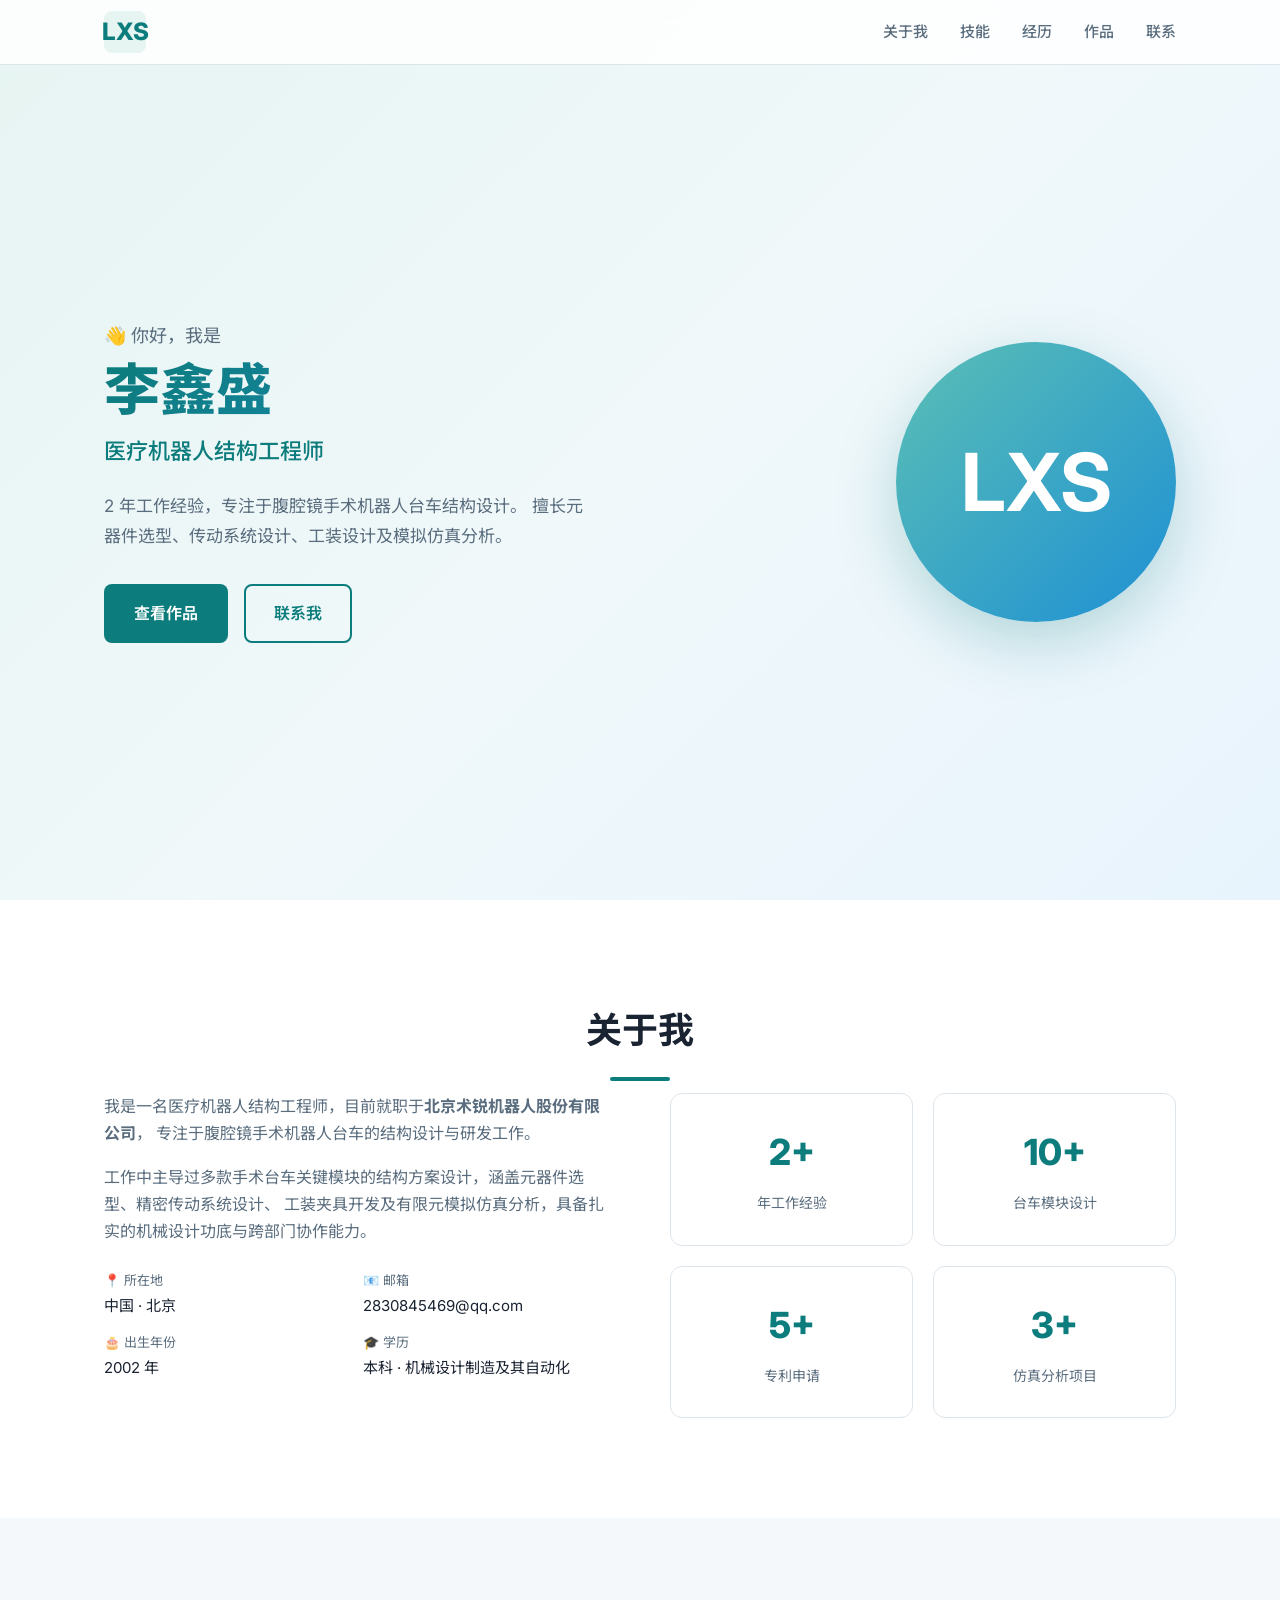
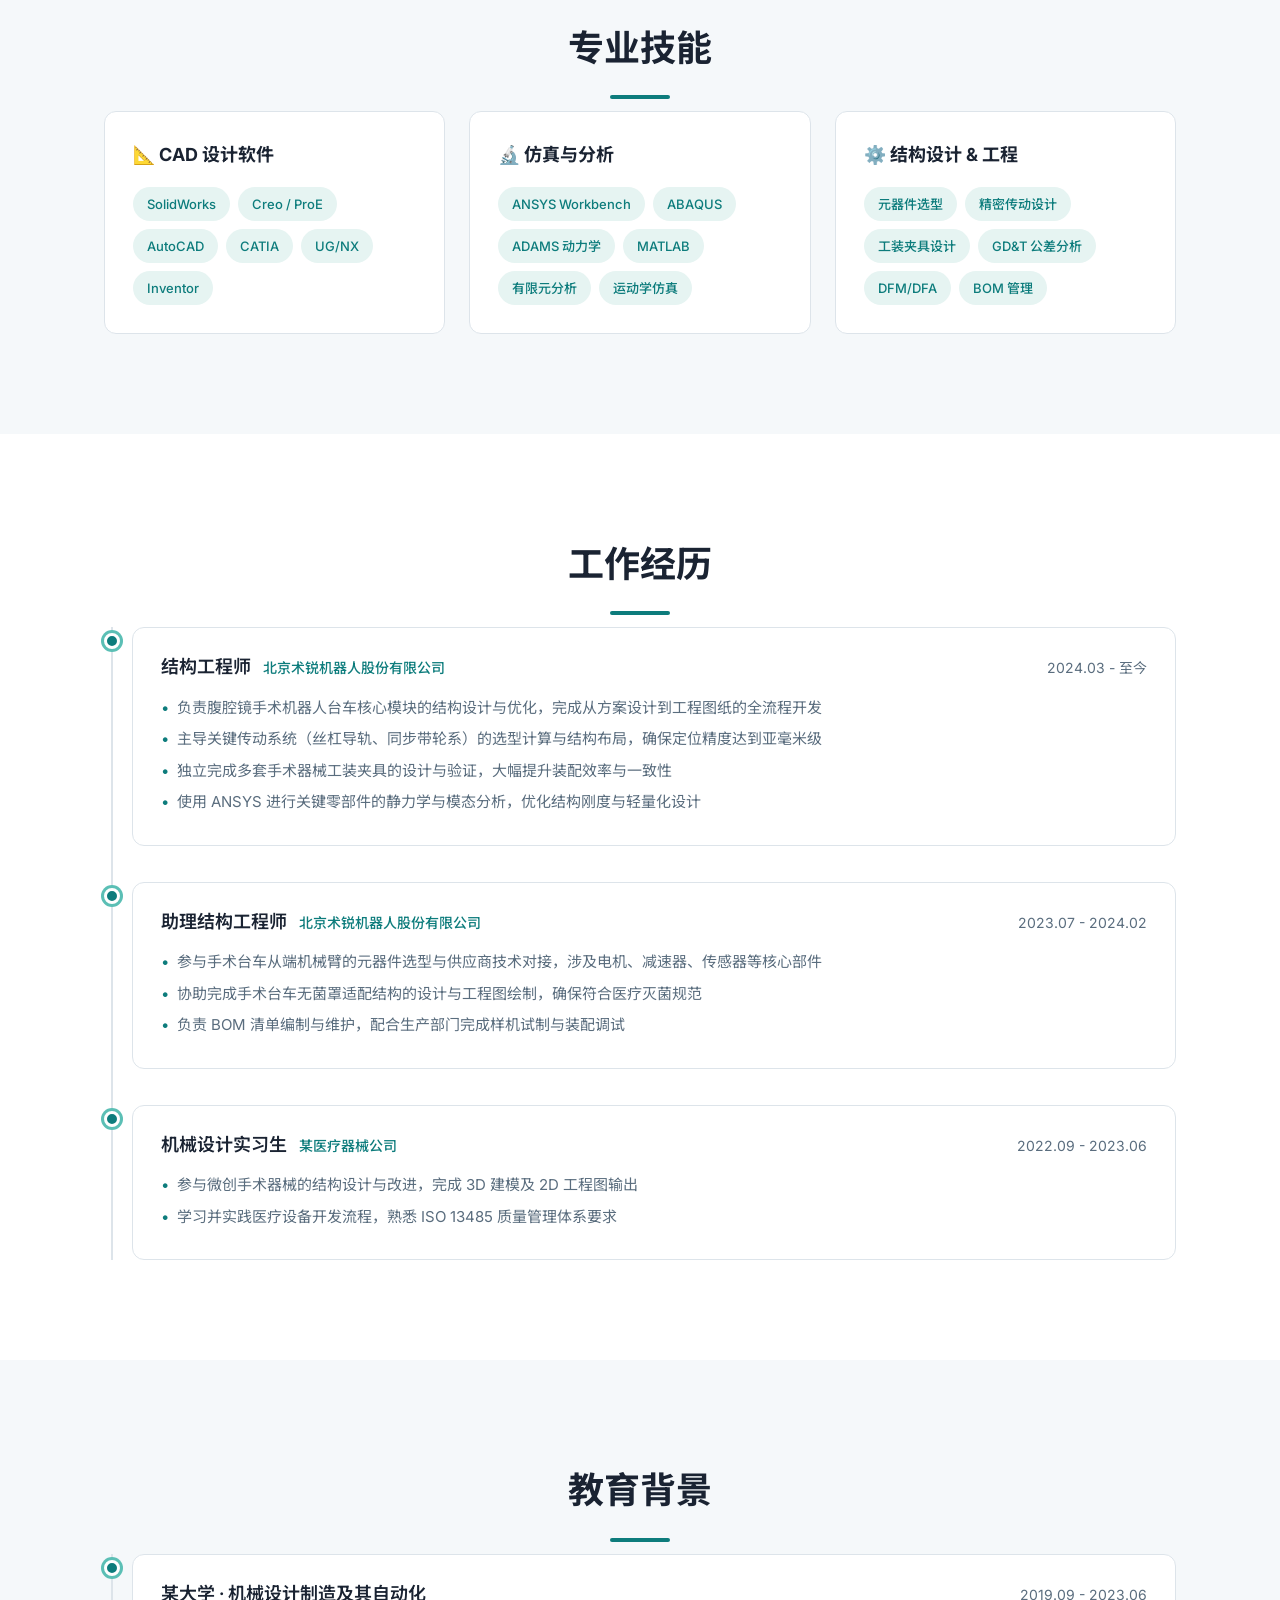
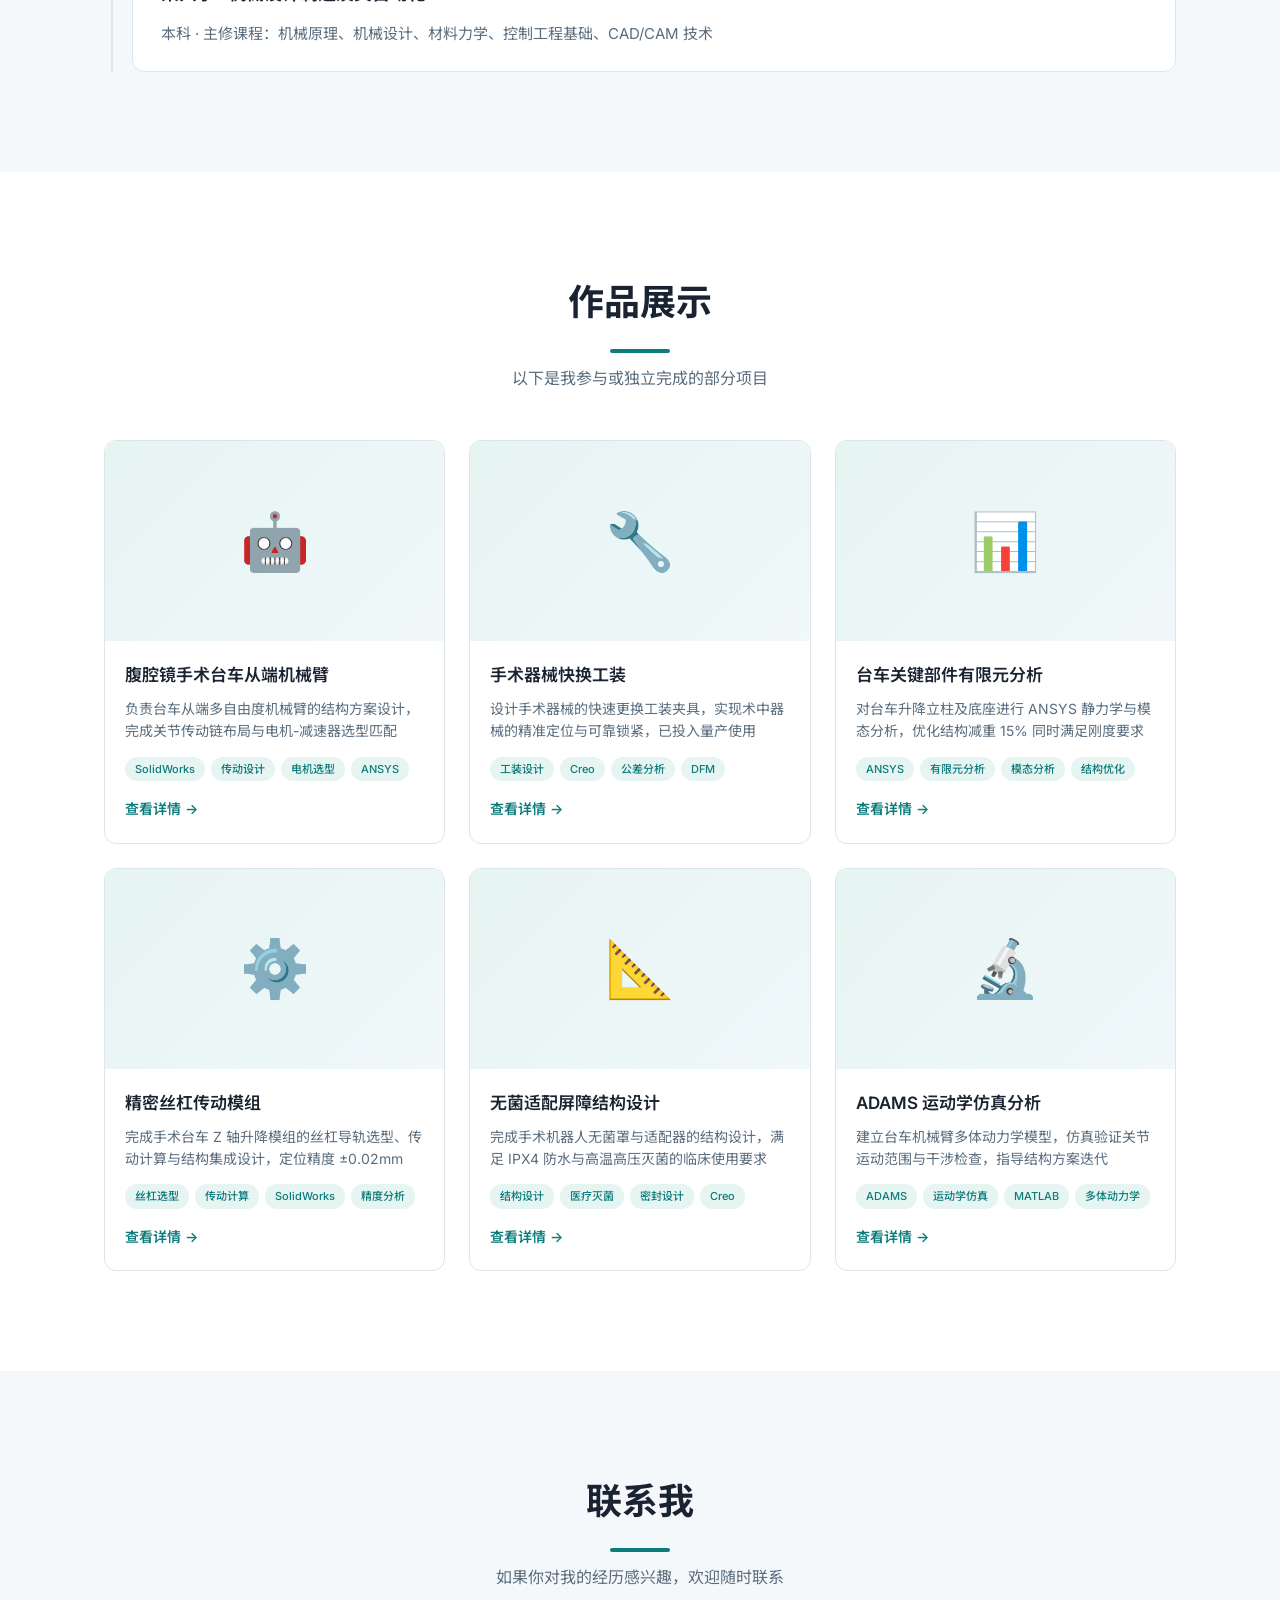
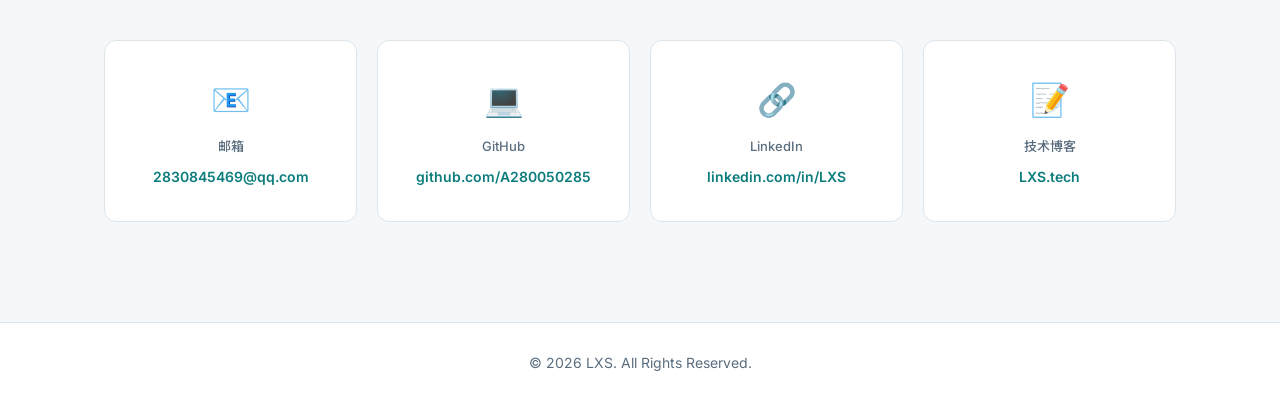
==== index.html @ 6ddbb7a9 "feat: 医疗机器人结构工程师个人简历 - 初始版本" ====
<!DOCTYPE html>
<html lang="zh-CN">
<head>
  <meta charset="UTF-8">
  <meta name="viewport" content="width=device-width, initial-scale=1.0">
  <title>LXS - 个人简历 / 作品集</title>
  <link rel="stylesheet" href="css/style.css">
  <link rel="preconnect" href="https://fonts.googleapis.com">
  <link href="https://fonts.googleapis.com/css2?family=Inter:wght@300;400;500;600;700;800&family=Noto+Sans+SC:wght@300;400;500;700&display=swap" rel="stylesheet">
</head>
<body>

  <!-- ========== 导航栏 ========== -->
  <nav class="navbar">
    <div class="container nav-inner">
      <a href="#home" class="nav-logo">LXS</a>
      <ul class="nav-links">
        <li><a href="#about">关于我</a></li>
        <li><a href="#skills">技能</a></li>
        <li><a href="#experience">经历</a></li>
        <li><a href="#works">作品</a></li>
        <li><a href="#contact">联系</a></li>
      </ul>
      <button class="menu-toggle" aria-label="菜单">☰</button>
    </div>
  </nav>

  <!-- ========== 头部 / Hero ========== -->
  <header id="home" class="hero">
    <div class="container hero-inner">
      <div class="hero-text">
        <p class="hero-greeting">👋 你好，我是</p>
        <h1 class="hero-name">李鑫盛</h1>
        <p class="hero-title">医疗机器人结构工程师</p>
        <p class="hero-desc">
          2 年工作经验，专注于腹腔镜手术机器人台车结构设计。
          擅长元器件选型、传动系统设计、工装设计及模拟仿真分析。
        </p>
        <div class="hero-actions">
          <a href="#works" class="btn btn-primary">查看作品</a>
          <a href="#contact" class="btn btn-outline">联系我</a>
        </div>
      </div>
      <div class="hero-avatar">
        <!-- 替换为你的头像: images/avatar.jpg -->
        <div class="avatar-placeholder">LXS</div>
      </div>
    </div>
  </header>

  <!-- ========== 关于我 ========== -->
  <section id="about" class="section">
    <div class="container">
      <h2 class="section-title">关于我</h2>
      <div class="about-grid">
        <div class="about-text">
          <p>
            我是一名医疗机器人结构工程师，目前就职于<strong>北京术锐机器人股份有限公司</strong>，
            专注于腹腔镜手术机器人台车的结构设计与研发工作。
          </p>
          <p>
            工作中主导过多款手术台车关键模块的结构方案设计，涵盖元器件选型、精密传动系统设计、
            工装夹具开发及有限元模拟仿真分析，具备扎实的机械设计功底与跨部门协作能力。
          </p>
          <ul class="about-info">
            <li><span class="info-label">📍 所在地</span> 中国 · 北京</li>
            <li><span class="info-label">📧 邮箱</span> 2830845469@qq.com</li>
            <li><span class="info-label">🎂 出生年份</span> 2002 年</li>
            <li><span class="info-label">🎓 学历</span> 本科 · 机械设计制造及其自动化</li>
          </ul>
        </div>
        <div class="about-stats">
          <div class="stat-item">
            <span class="stat-number">2+</span>
            <span class="stat-label">年工作经验</span>
          </div>
          <div class="stat-item">
            <span class="stat-number">10+</span>
            <span class="stat-label">台车模块设计</span>
          </div>
          <div class="stat-item">
            <span class="stat-number">5+</span>
            <span class="stat-label">专利申请</span>
          </div>
          <div class="stat-item">
            <span class="stat-number">3+</span>
            <span class="stat-label">仿真分析项目</span>
          </div>
        </div>
      </div>
    </div>
  </section>

  <!-- ========== 技能 ========== -->
  <section id="skills" class="section section-alt">
    <div class="container">
      <h2 class="section-title">专业技能</h2>
      <div class="skills-grid">
        <!-- 技能分类 1 -->
        <div class="skill-category">
          <h3>📐 CAD 设计软件</h3>
          <div class="skill-tags">
            <span class="skill-tag">SolidWorks</span>
            <span class="skill-tag">Creo / ProE</span>
            <span class="skill-tag">AutoCAD</span>
            <span class="skill-tag">CATIA</span>
            <span class="skill-tag">UG/NX</span>
            <span class="skill-tag">Inventor</span>
          </div>
        </div>
        <!-- 技能分类 2 -->
        <div class="skill-category">
          <h3>🔬 仿真与分析</h3>
          <div class="skill-tags">
            <span class="skill-tag">ANSYS Workbench</span>
            <span class="skill-tag">ABAQUS</span>
            <span class="skill-tag">ADAMS 动力学</span>
            <span class="skill-tag">MATLAB</span>
            <span class="skill-tag">有限元分析</span>
            <span class="skill-tag">运动学仿真</span>
          </div>
        </div>
        <!-- 技能分类 3 -->
        <div class="skill-category">
          <h3>⚙️ 结构设计 & 工程</h3>
          <div class="skill-tags">
            <span class="skill-tag">元器件选型</span>
            <span class="skill-tag">精密传动设计</span>
            <span class="skill-tag">工装夹具设计</span>
            <span class="skill-tag">GD&T 公差分析</span>
            <span class="skill-tag">DFM/DFA</span>
            <span class="skill-tag">BOM 管理</span>
          </div>
        </div>
      </div>
    </div>
  </section>

  <!-- ========== 工作经历 ========== -->
  <section id="experience" class="section">
    <div class="container">
      <h2 class="section-title">工作经历</h2>
      <div class="timeline">

        <div class="timeline-item">
          <div class="timeline-dot"></div>
          <div class="timeline-content">
            <div class="timeline-header">
              <h3>结构工程师</h3>
              <span class="timeline-company">北京术锐机器人股份有限公司</span>
              <span class="timeline-date">2024.03 - 至今</span>
            </div>
            <ul class="timeline-desc">
              <li>负责腹腔镜手术机器人台车核心模块的结构设计与优化，完成从方案设计到工程图纸的全流程开发</li>
              <li>主导关键传动系统（丝杠导轨、同步带轮系）的选型计算与结构布局，确保定位精度达到亚毫米级</li>
              <li>独立完成多套手术器械工装夹具的设计与验证，大幅提升装配效率与一致性</li>
              <li>使用 ANSYS 进行关键零部件的静力学与模态分析，优化结构刚度与轻量化设计</li>
            </ul>
          </div>
        </div>

        <div class="timeline-item">
          <div class="timeline-dot"></div>
          <div class="timeline-content">
            <div class="timeline-header">
              <h3>助理结构工程师</h3>
              <span class="timeline-company">北京术锐机器人股份有限公司</span>
              <span class="timeline-date">2023.07 - 2024.02</span>
            </div>
            <ul class="timeline-desc">
              <li>参与手术台车从端机械臂的元器件选型与供应商技术对接，涉及电机、减速器、传感器等核心部件</li>
              <li>协助完成手术台车无菌罩适配结构的设计与工程图绘制，确保符合医疗灭菌规范</li>
              <li>负责 BOM 清单编制与维护，配合生产部门完成样机试制与装配调试</li>
            </ul>
          </div>
        </div>

        <div class="timeline-item">
          <div class="timeline-dot"></div>
          <div class="timeline-content">
            <div class="timeline-header">
              <h3>机械设计实习生</h3>
              <span class="timeline-company">某医疗器械公司</span>
              <span class="timeline-date">2022.09 - 2023.06</span>
            </div>
            <ul class="timeline-desc">
              <li>参与微创手术器械的结构设计与改进，完成 3D 建模及 2D 工程图输出</li>
              <li>学习并实践医疗设备开发流程，熟悉 ISO 13485 质量管理体系要求</li>
            </ul>
          </div>
        </div>

      </div>
    </div>
  </section>

  <!-- ========== 教育背景 ========== -->
  <section id="education" class="section section-alt">
    <div class="container">
      <h2 class="section-title">教育背景</h2>
      <div class="timeline">

        <div class="timeline-item">
          <div class="timeline-dot"></div>
          <div class="timeline-content">
            <div class="timeline-header">
              <h3>某大学 · 机械设计制造及其自动化</h3>
              <span class="timeline-date">2019.09 - 2023.06</span>
            </div>
            <p class="timeline-desc">本科 · 主修课程：机械原理、机械设计、材料力学、控制工程基础、CAD/CAM 技术</p>
          </div>
        </div>

      </div>
    </div>
  </section>

  <!-- ========== 作品展示 ========== -->
  <section id="works" class="section">
    <div class="container">
      <h2 class="section-title">作品展示</h2>
      <p class="section-subtitle">以下是我参与或独立完成的部分项目</p>

      <div class="works-grid">

        <!-- 作品卡片 1 -->
        <div class="work-card">
          <div class="work-image">
            <div class="work-img-placeholder">🤖</div>
          </div>
          <div class="work-info">
            <h3>腹腔镜手术台车从端机械臂</h3>
            <p>负责台车从端多自由度机械臂的结构方案设计，完成关节传动链布局与电机-减速器选型匹配</p>
            <div class="work-tags">
              <span>SolidWorks</span><span>传动设计</span><span>电机选型</span><span>ANSYS</span>
            </div>
            <a href="#" class="work-link">查看详情 →</a>
          </div>
        </div>

        <!-- 作品卡片 2 -->
        <div class="work-card">
          <div class="work-image">
            <div class="work-img-placeholder">🔧</div>
          </div>
          <div class="work-info">
            <h3>手术器械快换工装</h3>
            <p>设计手术器械的快速更换工装夹具，实现术中器械的精准定位与可靠锁紧，已投入量产使用</p>
            <div class="work-tags">
              <span>工装设计</span><span>Creo</span><span>公差分析</span><span>DFM</span>
            </div>
            <a href="#" class="work-link">查看详情 →</a>
          </div>
        </div>

        <!-- 作品卡片 3 -->
        <div class="work-card">
          <div class="work-image">
            <div class="work-img-placeholder">📊</div>
          </div>
          <div class="work-info">
            <h3>台车关键部件有限元分析</h3>
            <p>对台车升降立柱及底座进行 ANSYS 静力学与模态分析，优化结构减重 15% 同时满足刚度要求</p>
            <div class="work-tags">
              <span>ANSYS</span><span>有限元分析</span><span>模态分析</span><span>结构优化</span>
            </div>
            <a href="#" class="work-link">查看详情 →</a>
          </div>
        </div>

        <!-- 作品卡片 4 -->
        <div class="work-card">
          <div class="work-image">
            <div class="work-img-placeholder">⚙️</div>
          </div>
          <div class="work-info">
            <h3>精密丝杠传动模组</h3>
            <p>完成手术台车 Z 轴升降模组的丝杠导轨选型、传动计算与结构集成设计，定位精度 ±0.02mm</p>
            <div class="work-tags">
              <span>丝杠选型</span><span>传动计算</span><span>SolidWorks</span><span>精度分析</span>
            </div>
            <a href="#" class="work-link">查看详情 →</a>
          </div>
        </div>

        <!-- 作品卡片 5 -->
        <div class="work-card">
          <div class="work-image">
            <div class="work-img-placeholder">📐</div>
          </div>
          <div class="work-info">
            <h3>无菌适配屏障结构设计</h3>
            <p>完成手术机器人无菌罩与适配器的结构设计，满足 IPX4 防水与高温高压灭菌的临床使用要求</p>
            <div class="work-tags">
              <span>结构设计</span><span>医疗灭菌</span><span>密封设计</span><span>Creo</span>
            </div>
            <a href="#" class="work-link">查看详情 →</a>
          </div>
        </div>

        <!-- 作品卡片 6 -->
        <div class="work-card">
          <div class="work-image">
            <div class="work-img-placeholder">🔬</div>
          </div>
          <div class="work-info">
            <h3>ADAMS 运动学仿真分析</h3>
            <p>建立台车机械臂多体动力学模型，仿真验证关节运动范围与干涉检查，指导结构方案迭代</p>
            <div class="work-tags">
              <span>ADAMS</span><span>运动学仿真</span><span>MATLAB</span><span>多体动力学</span>
            </div>
            <a href="#" class="work-link">查看详情 →</a>
          </div>
        </div>

      </div>
    </div>
  </section>

  <!-- ========== 联系方式 ========== -->
  <section id="contact" class="section section-alt">
    <div class="container">
      <h2 class="section-title">联系我</h2>
      <p class="section-subtitle">如果你对我的经历感兴趣，欢迎随时联系</p>
      <div class="contact-grid">
        <a href="mailto:2830845469@qq.com" class="contact-card">
          <span class="contact-icon">📧</span>
          <span class="contact-label">邮箱</span>
          <span class="contact-value">2830845469@qq.com</span>
        </a>
        <a href="https://github.com/A280050285" target="_blank" class="contact-card">
          <span class="contact-icon">💻</span>
          <span class="contact-label">GitHub</span>
          <span class="contact-value">github.com/A280050285</span>
        </a>
        <a href="#" class="contact-card">
          <span class="contact-icon">🔗</span>
          <span class="contact-label">LinkedIn</span>
          <span class="contact-value">linkedin.com/in/LXS</span>
        </a>
        <a href="#" class="contact-card">
          <span class="contact-icon">📝</span>
          <span class="contact-label">技术博客</span>
          <span class="contact-value">LXS.tech</span>
        </a>
      </div>
    </div>
  </section>

  <!-- ========== 页脚 ========== -->
  <footer class="footer">
    <div class="container">
      <p>&copy; 2026 LXS. All Rights Reserved.</p>
    </div>
  </footer>

  <script src="js/script.js"></script>
</body>
</html>
---- css/style.css ----
/* ============================================
   个人简历 / 作品集 - 样式表
   ============================================ */

/* ---------- CSS 变量 ---------- */
:root {
  --color-bg: #ffffff;
  --color-bg-alt: #f5f8fa;
  --color-text: #1a2332;
  --color-text-light: #5a6d7e;
  --color-primary: #0d7c7c;
  --color-primary-light: #5bbfb5;
  --color-primary-dark: #065858;
  --color-accent: #1e90d4;
  --color-border: #dde4ea;
  --color-card-bg: #ffffff;
  --color-tag-bg: #e6f4f2;
  --color-tag-text: #0d7c7c;
  --shadow-sm: 0 1px 3px rgba(0,0,0,0.06);
  --shadow-md: 0 4px 20px rgba(0,0,0,0.08);
  --shadow-lg: 0 10px 40px rgba(0,0,0,0.12);
  --radius: 12px;
  --radius-sm: 8px;
  --max-width: 1120px;
  --font: 'Inter', 'Noto Sans SC', -apple-system, BlinkMacSystemFont, sans-serif;
}

/* ---------- 全局重置 ---------- */
*, *::before, *::after {
  margin: 0;
  padding: 0;
  box-sizing: border-box;
}

html {
  scroll-behavior: smooth;
  font-size: 16px;
}

body {
  font-family: var(--font);
  color: var(--color-text);
  background: var(--color-bg);
  line-height: 1.7;
  -webkit-font-smoothing: antialiased;
}

a {
  text-decoration: none;
  color: inherit;
}

ul { list-style: none; }

img {
  max-width: 100%;
  display: block;
}

.container {
  max-width: var(--max-width);
  margin: 0 auto;
  padding: 0 24px;
}

/* ---------- 导航栏 ---------- */
.navbar {
  position: fixed;
  top: 0;
  left: 0;
  right: 0;
  z-index: 1000;
  background: rgba(255,255,255,0.85);
  backdrop-filter: blur(12px);
  -webkit-backdrop-filter: blur(12px);
  border-bottom: 1px solid var(--color-border);
  transition: all 0.3s ease;
}

.navbar.scrolled {
  box-shadow: var(--shadow-md);
}

.nav-inner {
  display: flex;
  align-items: center;
  justify-content: space-between;
  height: 64px;
}

.nav-logo {
  font-size: 24px;
  font-weight: 800;
  color: var(--color-primary);
  width: 42px;
  height: 42px;
  border-radius: var(--radius-sm);
  background: var(--color-tag-bg);
  display: flex;
  align-items: center;
  justify-content: center;
}

.nav-links {
  display: flex;
  gap: 32px;
}

.nav-links a {
  font-size: 15px;
  font-weight: 500;
  color: var(--color-text-light);
  transition: color 0.2s;
  position: relative;
}

.nav-links a:hover,
.nav-links a.active {
  color: var(--color-primary);
}

.menu-toggle {
  display: none;
  background: none;
  border: none;
  font-size: 24px;
  cursor: pointer;
  color: var(--color-text);
}

/* ---------- Hero 头部 ---------- */
.hero {
  min-height: 100vh;
  display: flex;
  align-items: center;
  padding-top: 64px;
  background: linear-gradient(135deg, #e6f4f2 0%, #f0f8fa 50%, #e8f4fd 100%);
}

.hero-inner {
  display: flex;
  align-items: center;
  justify-content: space-between;
  gap: 60px;
  width: 100%;
}

.hero-text {
  flex: 1;
}

.hero-greeting {
  font-size: 18px;
  color: var(--color-text-light);
  margin-bottom: 8px;
  animation: fadeInUp 0.6s ease;
}

.hero-name {
  font-size: 56px;
  font-weight: 800;
  line-height: 1.1;
  margin-bottom: 12px;
  background: linear-gradient(135deg, var(--color-primary) 0%, var(--color-accent) 100%);
  -webkit-background-clip: text;
  -webkit-text-fill-color: transparent;
  background-clip: text;
  animation: fadeInUp 0.6s ease 0.1s both;
}

.hero-title {
  font-size: 22px;
  font-weight: 500;
  color: var(--color-primary);
  margin-bottom: 20px;
  animation: fadeInUp 0.6s ease 0.2s both;
}

.hero-desc {
  font-size: 17px;
  color: var(--color-text-light);
  max-width: 480px;
  line-height: 1.8;
  margin-bottom: 32px;
  animation: fadeInUp 0.6s ease 0.3s both;
}

.hero-actions {
  display: flex;
  gap: 16px;
  animation: fadeInUp 0.6s ease 0.4s both;
}

.hero-avatar {
  flex-shrink: 0;
}

.avatar-placeholder {
  width: 280px;
  height: 280px;
  border-radius: 50%;
  background: linear-gradient(135deg, var(--color-primary-light), var(--color-accent));
  display: flex;
  align-items: center;
  justify-content: center;
  font-size: 80px;
  font-weight: 700;
  color: #ffffff;
  box-shadow: 0 20px 60px rgba(13,124,124,0.25);
  user-select: none;
}

@keyframes fadeInUp {
  from { opacity: 0; transform: translateY(24px); }
  to   { opacity: 1; transform: translateY(0); }
}

/* ---------- 按钮 ---------- */
.btn {
  display: inline-flex;
  align-items: center;
  gap: 8px;
  padding: 14px 28px;
  border-radius: var(--radius-sm);
  font-size: 16px;
  font-weight: 600;
  transition: all 0.25s;
  cursor: pointer;
  border: 2px solid transparent;
}

.btn-primary {
  background: var(--color-primary);
  color: #fff;
}

.btn-primary:hover {
  background: var(--color-primary-dark);
  transform: translateY(-2px);
  box-shadow: 0 8px 24px rgba(13,124,124,0.35);
}

.btn-outline {
  border-color: var(--color-primary);
  color: var(--color-primary);
}

.btn-outline:hover {
  background: var(--color-primary);
  color: #fff;
  transform: translateY(-2px);
}

/* ---------- 通用 Section ---------- */
.section {
  padding: 100px 0;
}

.section-alt {
  background: var(--color-bg-alt);
}

.section-title {
  font-size: 36px;
  font-weight: 700;
  text-align: center;
  margin-bottom: 12px;
  position: relative;
}

.section-title::after {
  content: '';
  display: block;
  width: 60px;
  height: 4px;
  background: var(--color-primary);
  border-radius: 2px;
  margin: 16px auto 0;
}

.section-subtitle {
  text-align: center;
  color: var(--color-text-light);
  font-size: 16px;
  margin-bottom: 48px;
}

/* ---------- 关于我 ---------- */
.about-grid {
  display: grid;
  grid-template-columns: 1fr 1fr;
  gap: 60px;
  align-items: start;
}

.about-text p {
  color: var(--color-text-light);
  margin-bottom: 16px;
  font-size: 16px;
}

.about-info {
  display: grid;
  grid-template-columns: 1fr 1fr;
  gap: 12px;
  margin-top: 24px;
}

.about-info li {
  font-size: 15px;
  color: var(--color-text);
}

.info-label {
  display: block;
  font-size: 13px;
  color: var(--color-text-light);
  margin-bottom: 2px;
}

.about-stats {
  display: grid;
  grid-template-columns: 1fr 1fr;
  gap: 20px;
}

.stat-item {
  background: var(--color-bg);
  border: 1px solid var(--color-border);
  border-radius: var(--radius);
  padding: 28px 20px;
  text-align: center;
  transition: transform 0.3s, box-shadow 0.3s;
}

.stat-item:hover {
  transform: translateY(-4px);
  box-shadow: var(--shadow-md);
}

.stat-number {
  display: block;
  font-size: 36px;
  font-weight: 800;
  color: var(--color-primary);
  margin-bottom: 6px;
}

.stat-label {
  font-size: 14px;
  color: var(--color-text-light);
}

/* ---------- 技能 ---------- */
.skills-grid {
  display: grid;
  grid-template-columns: repeat(3, 1fr);
  gap: 24px;
}

.skill-category {
  background: var(--color-card-bg);
  border: 1px solid var(--color-border);
  border-radius: var(--radius);
  padding: 28px;
}

.skill-category h3 {
  font-size: 18px;
  margin-bottom: 16px;
}

.skill-tags {
  display: flex;
  flex-wrap: wrap;
  gap: 8px;
}

.skill-tag {
  display: inline-block;
  padding: 6px 14px;
  background: var(--color-tag-bg);
  color: var(--color-tag-text);
  border-radius: 20px;
  font-size: 13px;
  font-weight: 500;
}

/* ---------- 时间线 (经历 / 教育) ---------- */
.timeline {
  position: relative;
  padding-left: 28px;
}

.timeline::before {
  content: '';
  position: absolute;
  left: 7px;
  top: 0;
  bottom: 0;
  width: 2px;
  background: var(--color-border);
}

.timeline-item {
  position: relative;
  margin-bottom: 36px;
}

.timeline-item:last-child { margin-bottom: 0; }

.timeline-dot {
  position: absolute;
  left: -28px;
  top: 6px;
  width: 16px;
  height: 16px;
  border-radius: 50%;
  background: var(--color-primary);
  border: 3px solid var(--color-bg);
  box-shadow: 0 0 0 3px var(--color-primary-light);
}

.timeline-content {
  background: var(--color-card-bg);
  border: 1px solid var(--color-border);
  border-radius: var(--radius);
  padding: 24px 28px;
  transition: box-shadow 0.3s;
}

.timeline-content:hover {
  box-shadow: var(--shadow-md);
}

.timeline-header {
  display: flex;
  flex-wrap: wrap;
  align-items: baseline;
  gap: 12px;
  margin-bottom: 12px;
}

.timeline-header h3 {
  font-size: 18px;
  font-weight: 600;
}

.timeline-company {
  color: var(--color-primary);
  font-weight: 500;
  font-size: 14px;
}

.timeline-date {
  margin-left: auto;
  font-size: 14px;
  color: var(--color-text-light);
}

.timeline-desc {
  color: var(--color-text-light);
  font-size: 15px;
}

.timeline-desc li {
  position: relative;
  padding-left: 16px;
  margin-bottom: 6px;
}

.timeline-desc li::before {
  content: '•';
  position: absolute;
  left: 0;
  color: var(--color-primary);
}

/* ---------- 作品展示 ---------- */
.works-grid {
  display: grid;
  grid-template-columns: repeat(3, 1fr);
  gap: 24px;
}

.work-card {
  background: var(--color-card-bg);
  border: 1px solid var(--color-border);
  border-radius: var(--radius);
  overflow: hidden;
  transition: transform 0.3s, box-shadow 0.3s;
}

.work-card:hover {
  transform: translateY(-6px);
  box-shadow: var(--shadow-lg);
}

.work-image {
  width: 100%;
  height: 200px;
  overflow: hidden;
  background: linear-gradient(135deg, #e6f4f2, #f0f8fa);
}

.work-image img {
  width: 100%;
  height: 100%;
  object-fit: cover;
}

.work-img-placeholder {
  width: 100%;
  height: 100%;
  display: flex;
  align-items: center;
  justify-content: center;
  font-size: 56px;
}

.work-info {
  padding: 20px;
}

.work-info h3 {
  font-size: 17px;
  font-weight: 600;
  margin-bottom: 8px;
}

.work-info p {
  font-size: 14px;
  color: var(--color-text-light);
  margin-bottom: 14px;
  line-height: 1.6;
}

.work-tags {
  display: flex;
  flex-wrap: wrap;
  gap: 6px;
  margin-bottom: 14px;
}

.work-tags span {
  font-size: 11px;
  padding: 3px 10px;
  background: var(--color-tag-bg);
  color: var(--color-tag-text);
  border-radius: 12px;
  font-weight: 500;
}

.work-link {
  font-size: 14px;
  font-weight: 600;
  color: var(--color-primary);
  transition: gap 0.2s;
}

.work-link:hover {
  color: var(--color-primary-dark);
}

/* ---------- 联系我 ---------- */
.contact-grid {
  display: grid;
  grid-template-columns: repeat(4, 1fr);
  gap: 20px;
}

.contact-card {
  display: flex;
  flex-direction: column;
  align-items: center;
  gap: 8px;
  padding: 32px 20px;
  background: var(--color-card-bg);
  border: 1px solid var(--color-border);
  border-radius: var(--radius);
  text-align: center;
  transition: transform 0.3s, box-shadow 0.3s;
}

.contact-card:hover {
  transform: translateY(-4px);
  box-shadow: var(--shadow-md);
}

.contact-icon {
  font-size: 32px;
}

.contact-label {
  font-size: 13px;
  color: var(--color-text-light);
  font-weight: 500;
}

.contact-value {
  font-size: 14px;
  font-weight: 600;
  color: var(--color-primary);
}

/* ---------- 渐入动画 ---------- */
.fade-in {
  opacity: 0;
  transform: translateY(30px);
  transition: opacity 0.6s ease, transform 0.6s ease;
}

.fade-in.visible {
  opacity: 1;
  transform: translateY(0);
}

/* ---------- 页脚 ---------- */
.footer {
  text-align: center;
  padding: 28px 0;
  border-top: 1px solid var(--color-border);
  font-size: 14px;
  color: var(--color-text-light);
}

/* ============================================
   响应式设计
   ============================================ */

@media (max-width: 900px) {
  .about-grid,
  .skills-grid,
  .works-grid {
    grid-template-columns: 1fr 1fr;
  }
  .contact-grid {
    grid-template-columns: 1fr 1fr;
  }
  .hero-inner {
    flex-direction: column-reverse;
    text-align: center;
    gap: 36px;
  }
  .hero-desc {
    margin-left: auto;
    margin-right: auto;
  }
  .hero-actions {
    justify-content: center;
  }
  .avatar-placeholder {
    width: 180px;
    height: 180px;
    font-size: 50px;
  }
  .hero-name {
    font-size: 44px;
  }
  .about-info {
    grid-template-columns: 1fr;
  }
}

@media (max-width: 640px) {
  .about-grid,
  .skills-grid,
  .works-grid {
    grid-template-columns: 1fr;
  }
  .contact-grid {
    grid-template-columns: 1fr;
  }
  .nav-links {
    display: none;
    position: absolute;
    top: 64px;
    left: 0;
    right: 0;
    background: #fff;
    flex-direction: column;
    padding: 20px;
    gap: 16px;
    border-bottom: 1px solid var(--color-border);
  }
  .nav-links.open {
    display: flex;
  }
  .menu-toggle {
    display: block;
  }
  .hero-name {
    font-size: 36px;
  }
  .hero-title {
    font-size: 18px;
  }
  .section-title {
    font-size: 28px;
  }
  .avatar-placeholder {
    width: 150px;
    height: 150px;
    font-size: 42px;
  }
  .timeline-header {
    flex-direction: column;
    gap: 4px;
  }
  .timeline-date {
    margin-left: 0;
  }
}
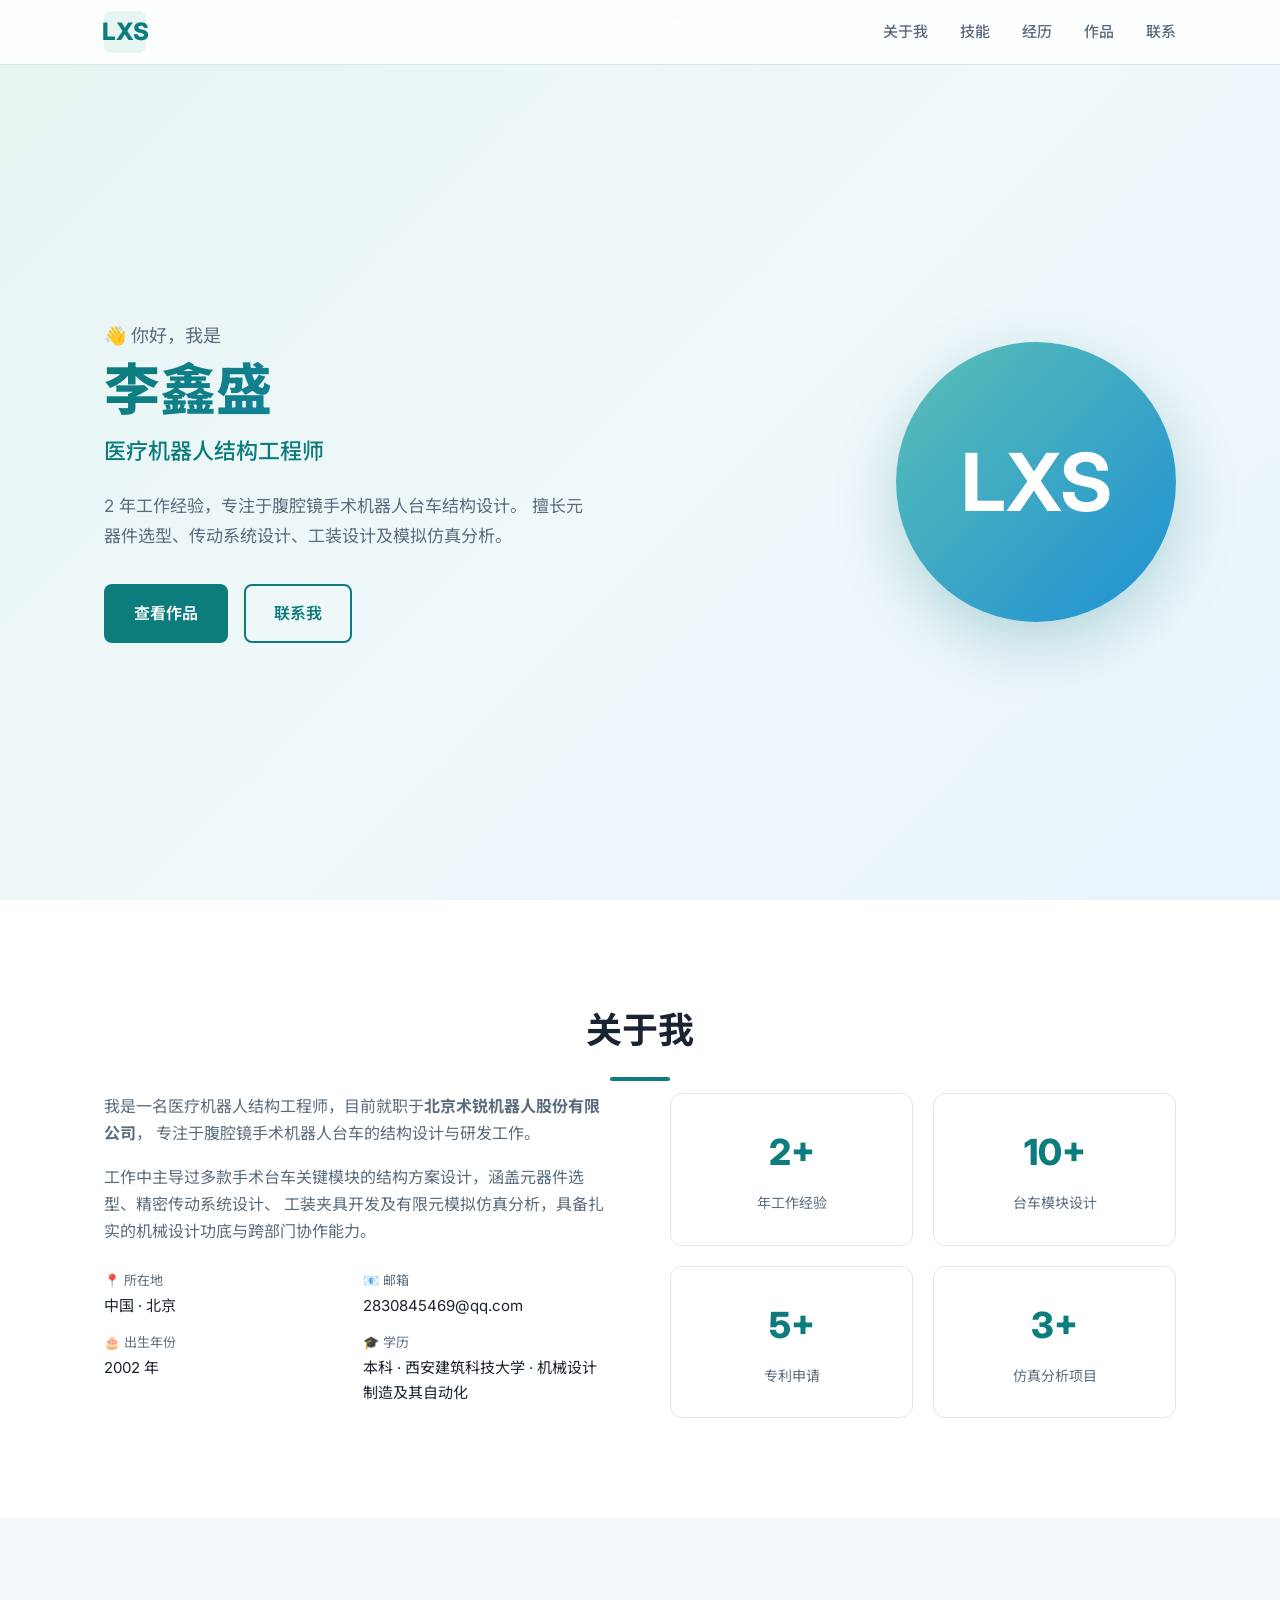
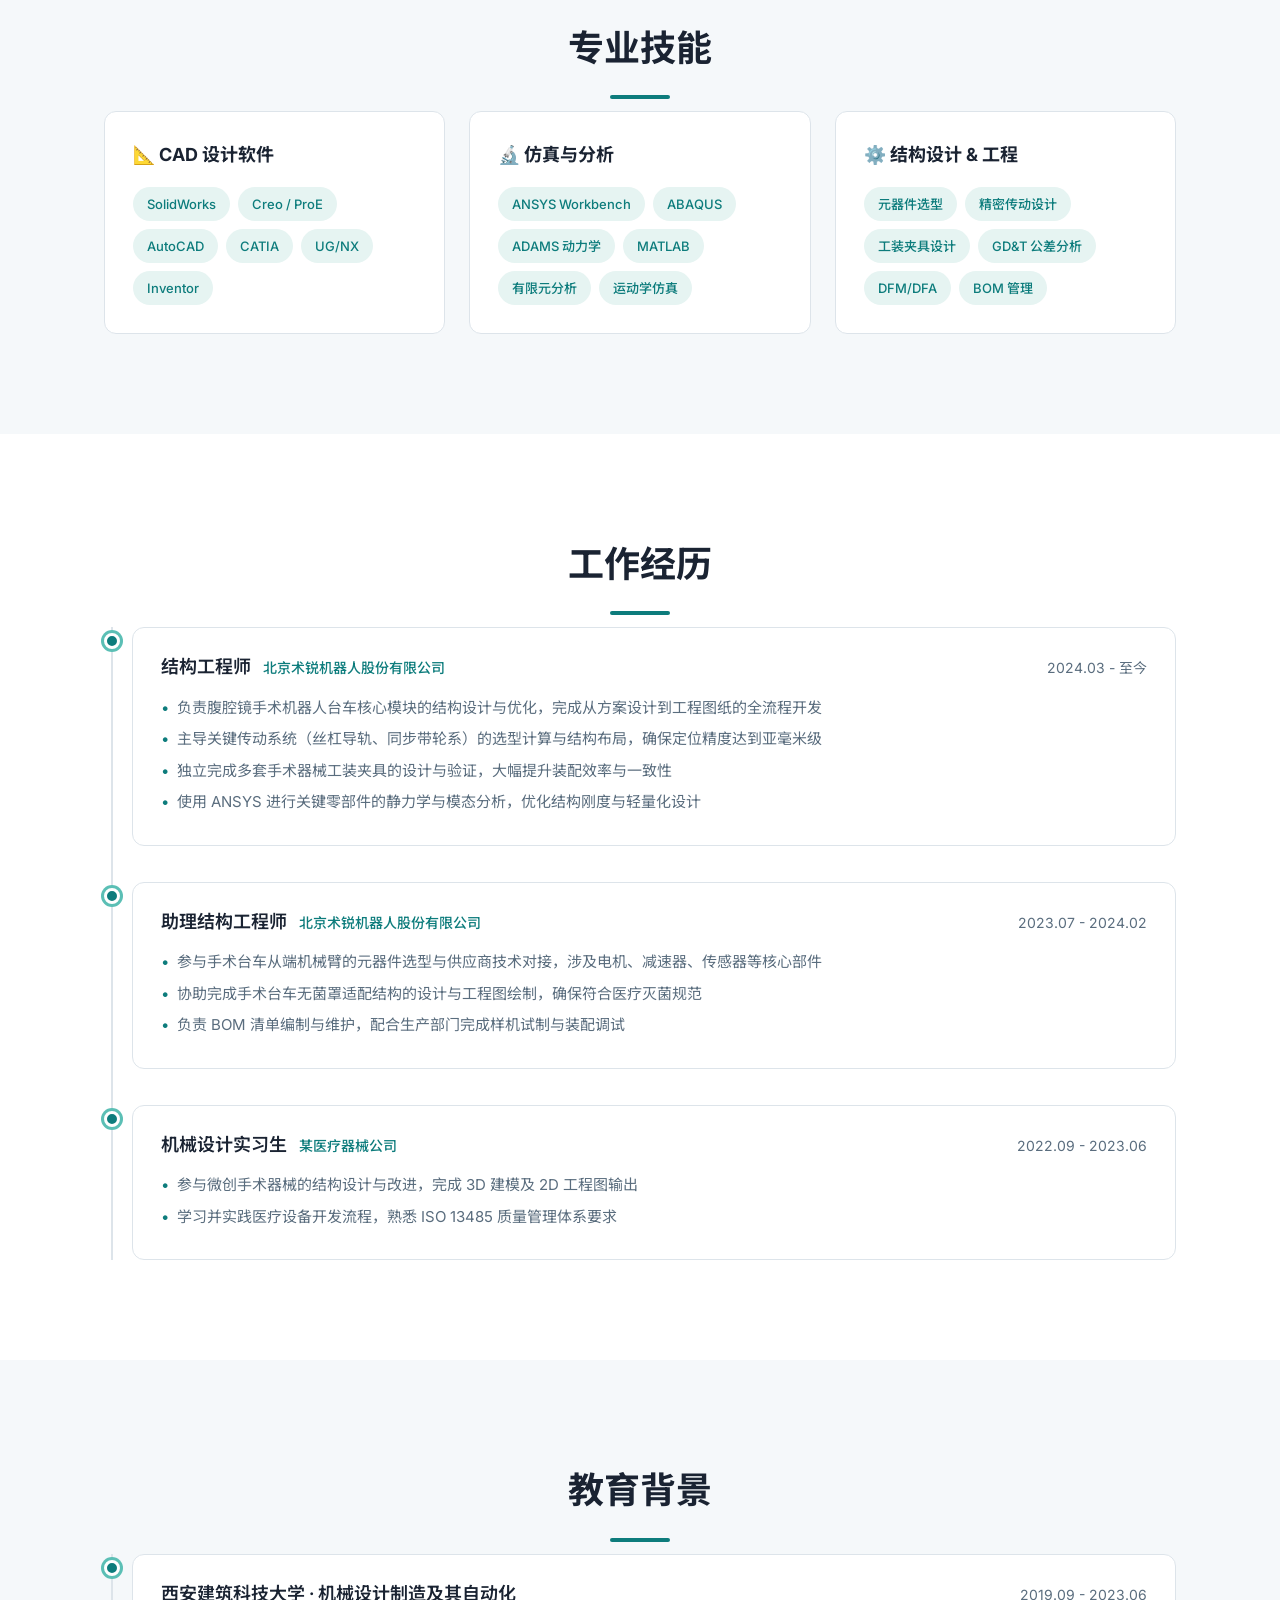
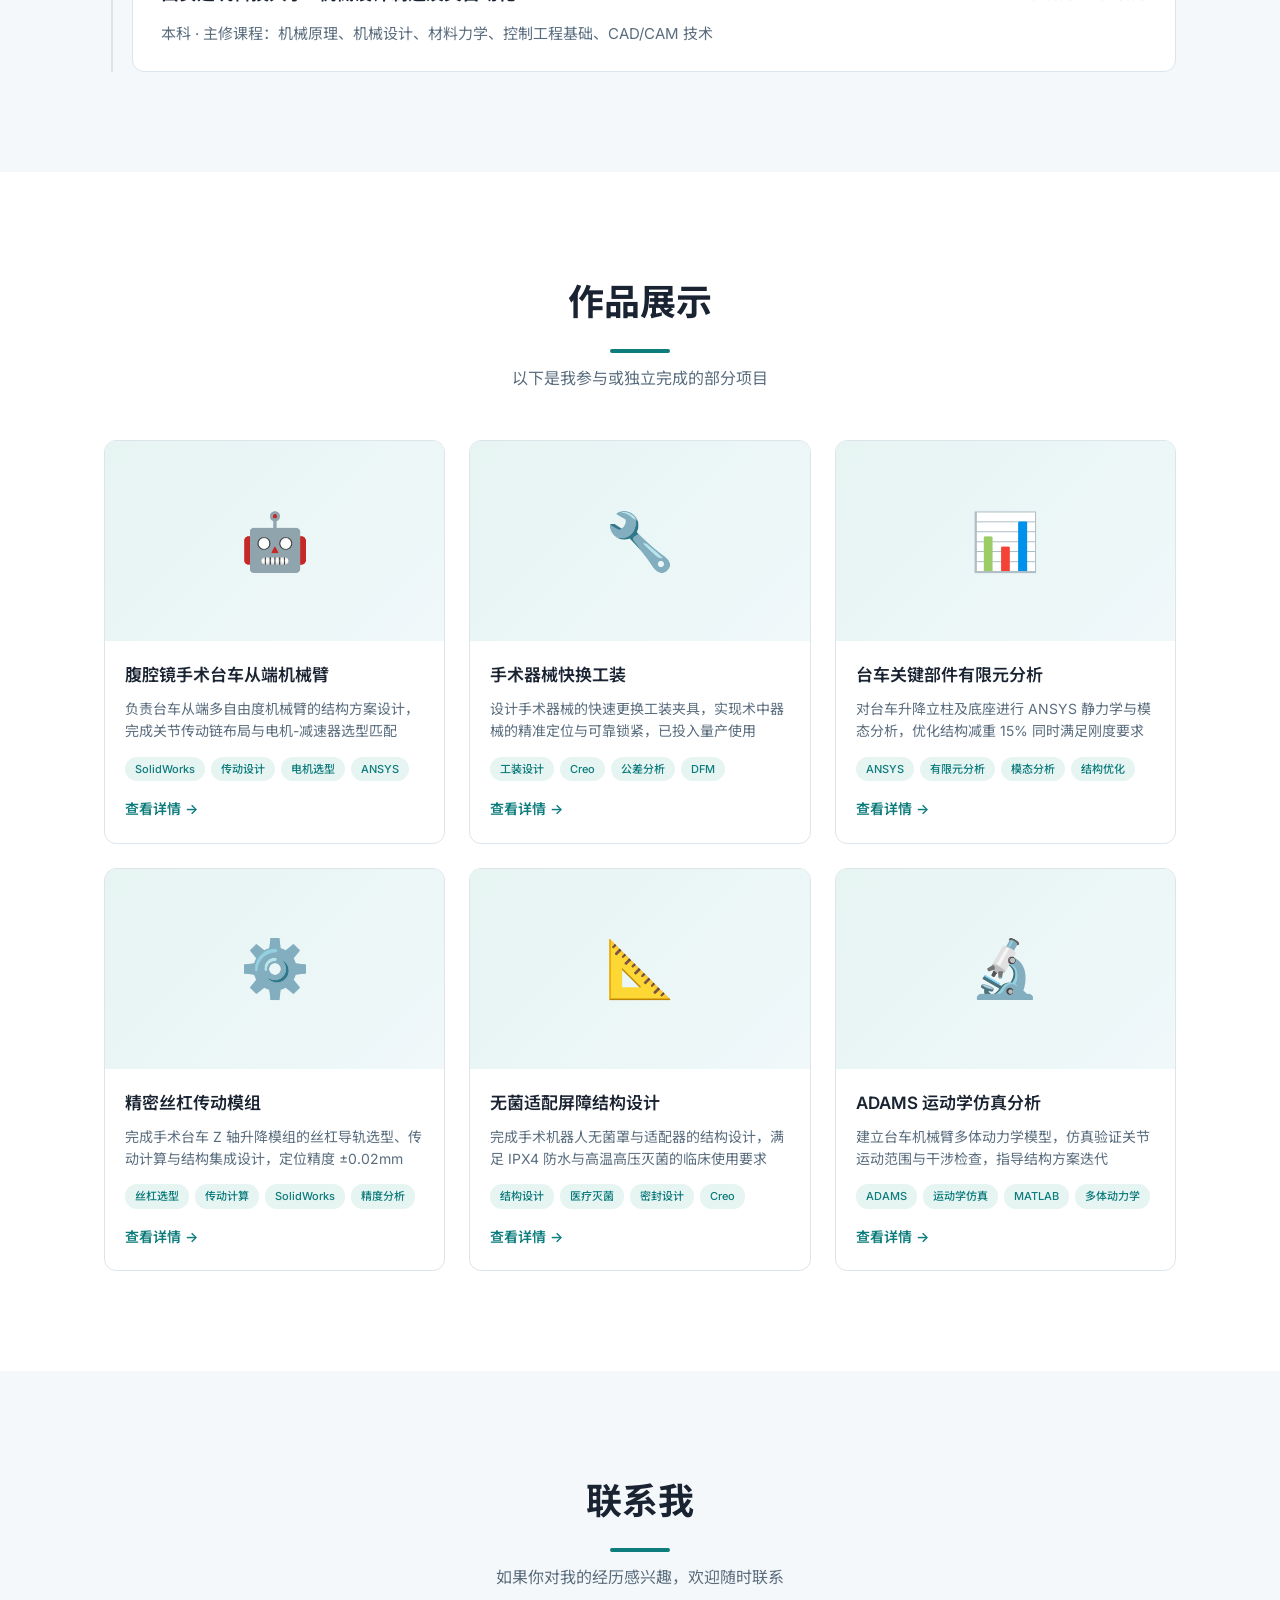
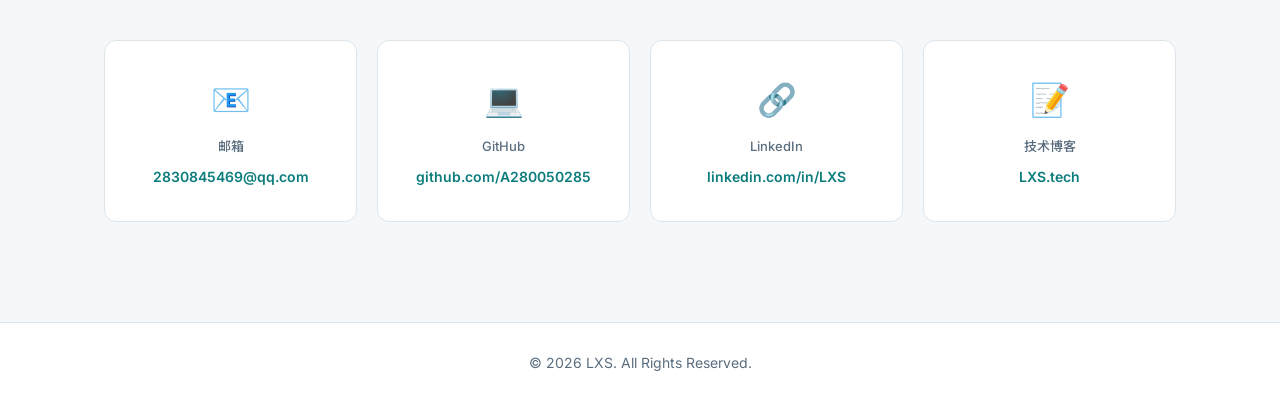
==== commit 28e42179: "更新毕业院校为西安建筑科技大学" ====
--- a/index.html
+++ b/index.html
@@ -66,7 +66,7 @@
             <li><span class="info-label">📍 所在地</span> 中国 · 北京</li>
             <li><span class="info-label">📧 邮箱</span> 2830845469@qq.com</li>
             <li><span class="info-label">🎂 出生年份</span> 2002 年</li>
-            <li><span class="info-label">🎓 学历</span> 本科 · 机械设计制造及其自动化</li>
+            <li><span class="info-label">🎓 学历</span> 本科 · 西安建筑科技大学 · 机械设计制造及其自动化</li>
           </ul>
         </div>
         <div class="about-stats">
@@ -204,7 +204,7 @@
           <div class="timeline-dot"></div>
           <div class="timeline-content">
             <div class="timeline-header">
-              <h3>某大学 · 机械设计制造及其自动化</h3>
+              <h3>西安建筑科技大学 · 机械设计制造及其自动化</h3>
               <span class="timeline-date">2019.09 - 2023.06</span>
             </div>
             <p class="timeline-desc">本科 · 主修课程：机械原理、机械设计、材料力学、控制工程基础、CAD/CAM 技术</p>
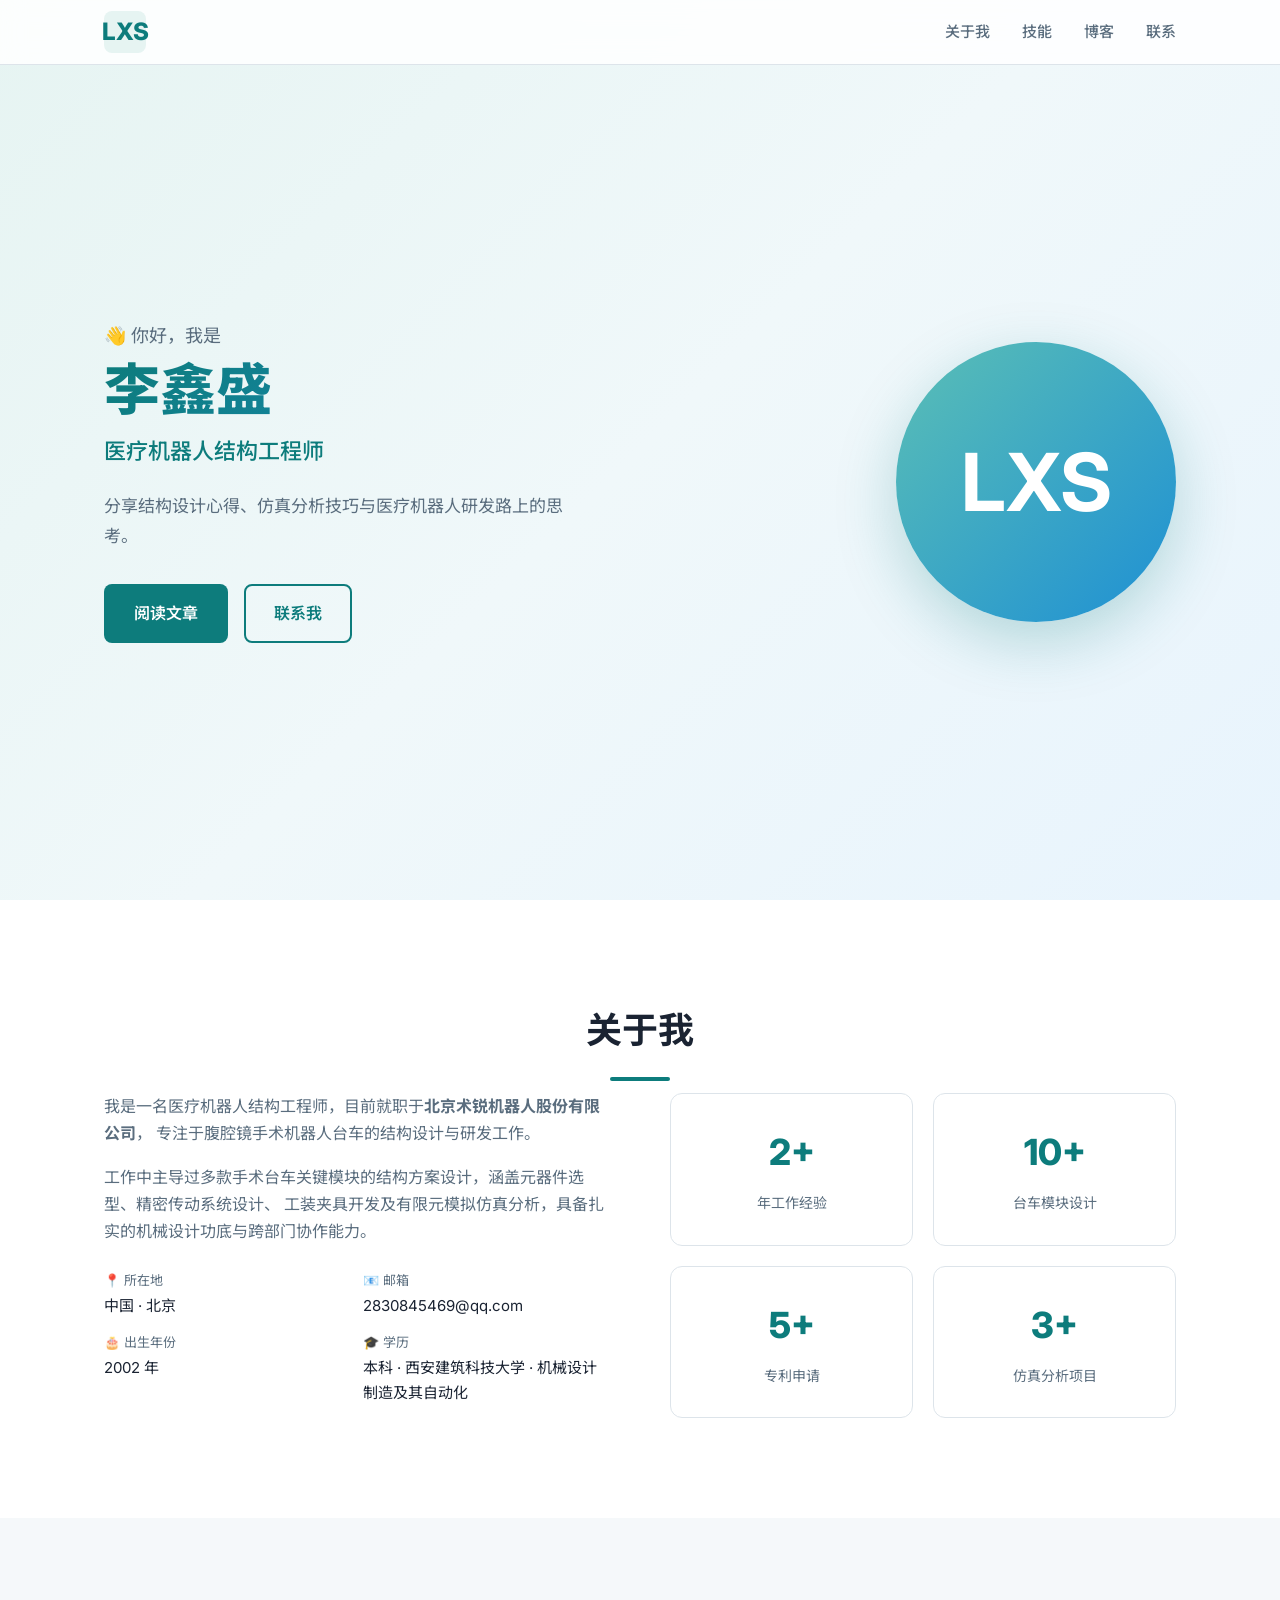
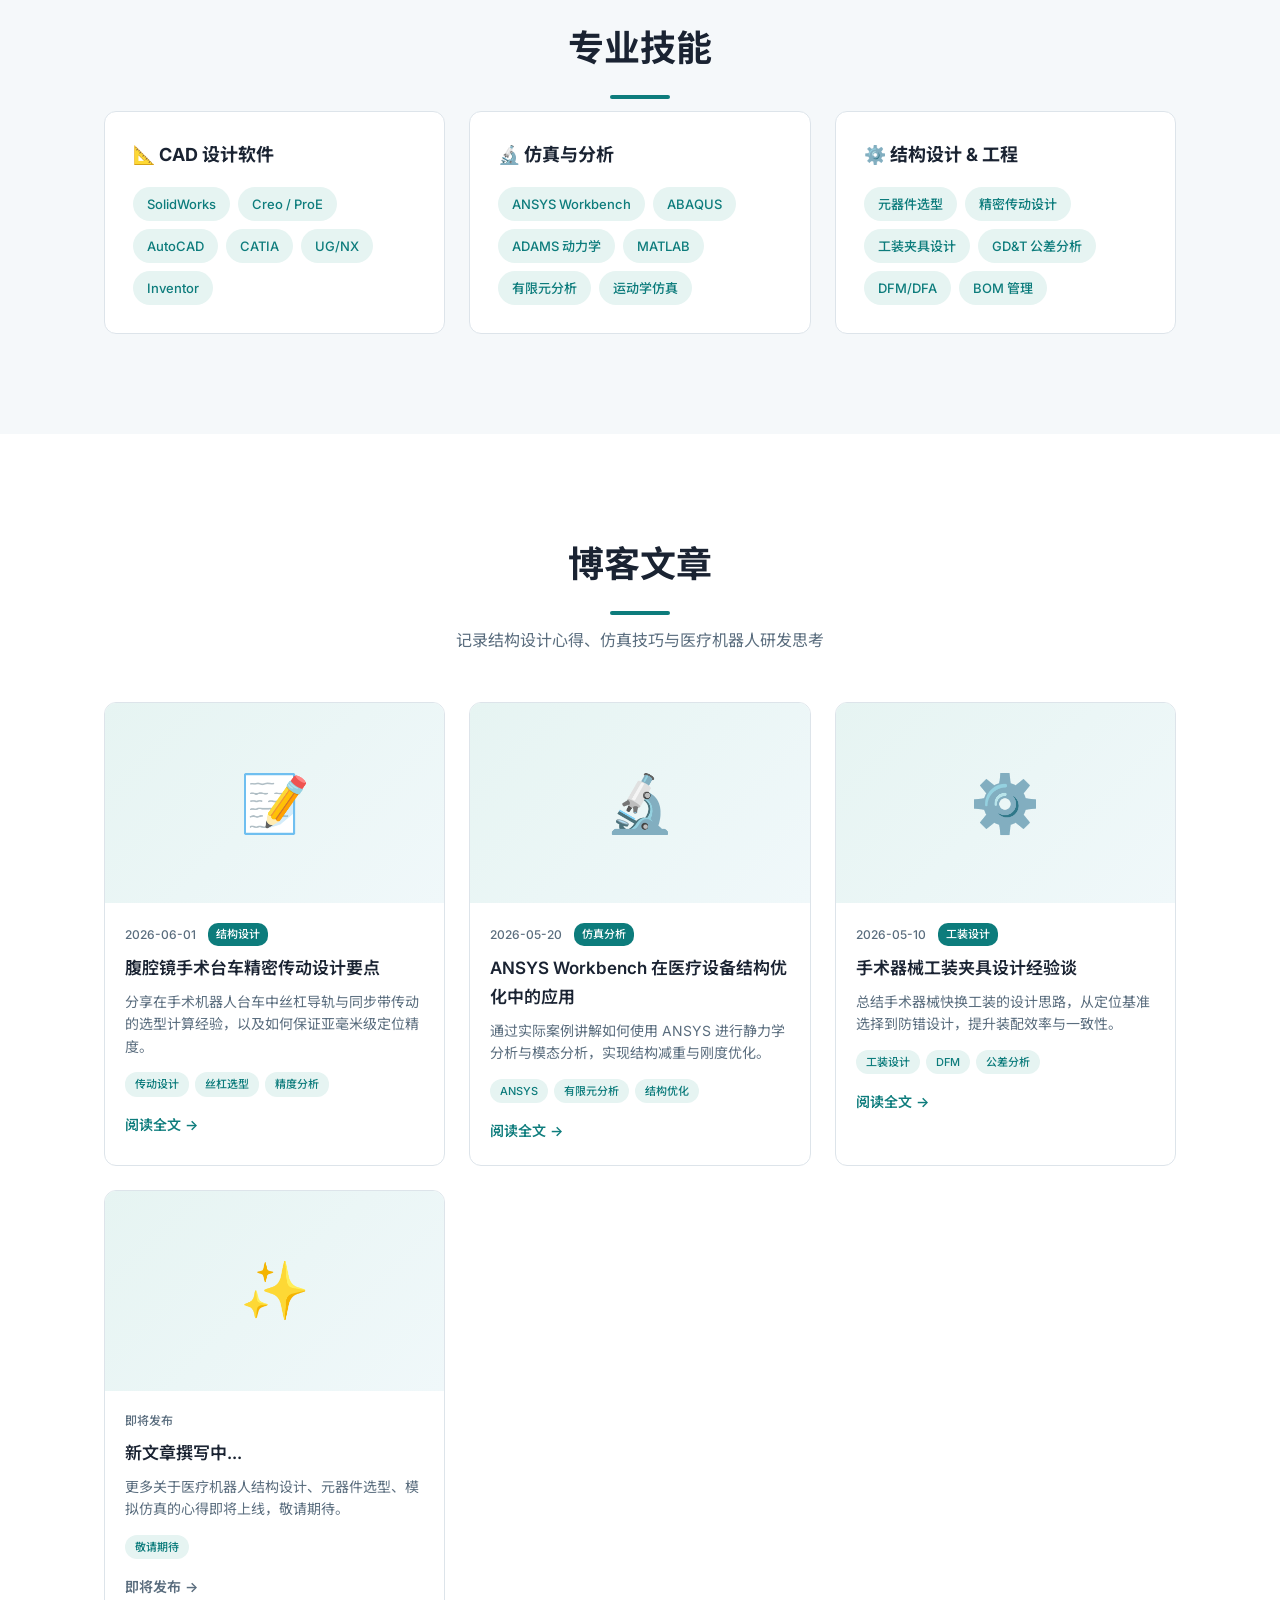
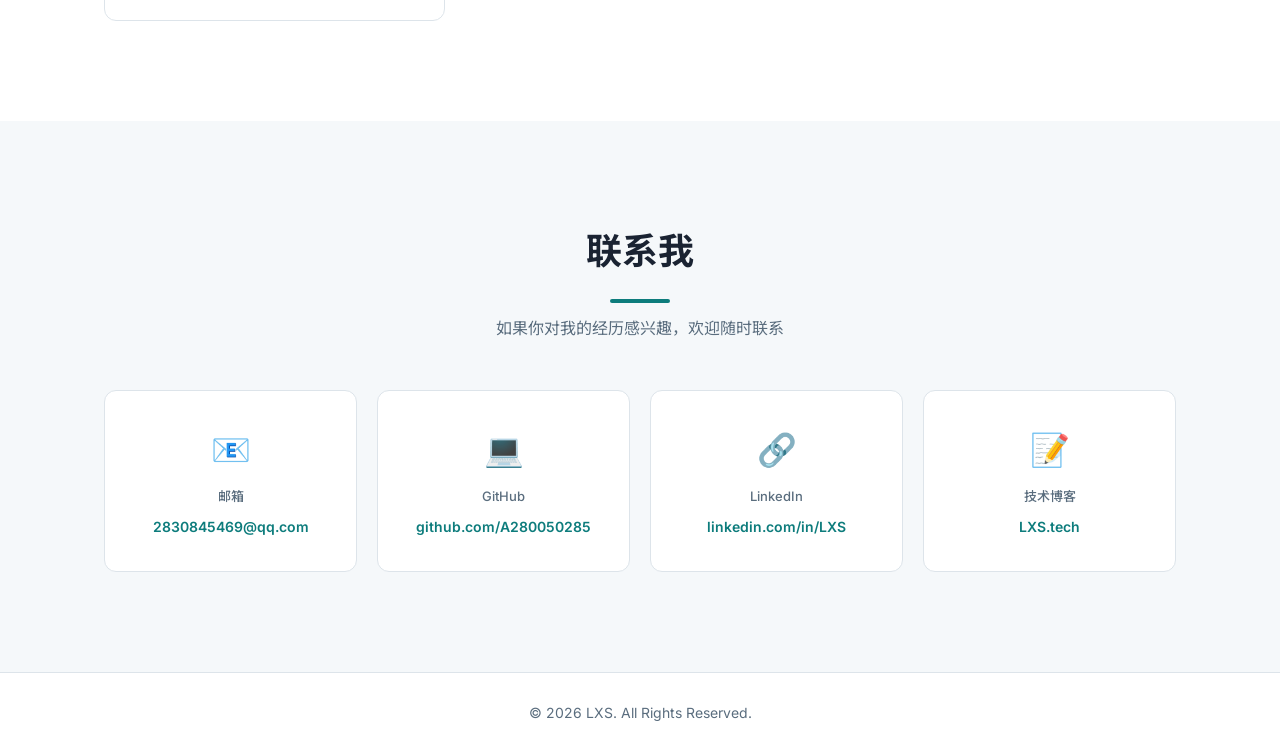
==== commit 76028329: "改造为个人博客：去除工作经历，新增博客文章列表与文章模板" ====
--- a/index.html
+++ b/index.html
@@ -3,7 +3,7 @@
 <head>
   <meta charset="UTF-8">
   <meta name="viewport" content="width=device-width, initial-scale=1.0">
-  <title>LXS - 个人简历 / 作品集</title>
+  <title>李鑫盛的博客 - 医疗机器人 & 结构设计</title>
   <link rel="stylesheet" href="css/style.css">
   <link rel="preconnect" href="https://fonts.googleapis.com">
   <link href="https://fonts.googleapis.com/css2?family=Inter:wght@300;400;500;600;700;800&family=Noto+Sans+SC:wght@300;400;500;700&display=swap" rel="stylesheet">
@@ -17,8 +17,7 @@
       <ul class="nav-links">
         <li><a href="#about">关于我</a></li>
         <li><a href="#skills">技能</a></li>
-        <li><a href="#experience">经历</a></li>
-        <li><a href="#works">作品</a></li>
+        <li><a href="#blog">博客</a></li>
         <li><a href="#contact">联系</a></li>
       </ul>
       <button class="menu-toggle" aria-label="菜单">☰</button>
@@ -33,11 +32,10 @@
         <h1 class="hero-name">李鑫盛</h1>
         <p class="hero-title">医疗机器人结构工程师</p>
         <p class="hero-desc">
-          2 年工作经验，专注于腹腔镜手术机器人台车结构设计。
-          擅长元器件选型、传动系统设计、工装设计及模拟仿真分析。
+          分享结构设计心得、仿真分析技巧与医疗机器人研发路上的思考。
         </p>
         <div class="hero-actions">
-          <a href="#works" class="btn btn-primary">查看作品</a>
+          <a href="#blog" class="btn btn-primary">阅读文章</a>
           <a href="#contact" class="btn btn-outline">联系我</a>
         </div>
       </div>
@@ -136,182 +134,88 @@
     </div>
   </section>
 
-  <!-- ========== 工作经历 ========== -->
-  <section id="experience" class="section">
-    <div class="container">
-      <h2 class="section-title">工作经历</h2>
-      <div class="timeline">
-
-        <div class="timeline-item">
-          <div class="timeline-dot"></div>
-          <div class="timeline-content">
-            <div class="timeline-header">
-              <h3>结构工程师</h3>
-              <span class="timeline-company">北京术锐机器人股份有限公司</span>
-              <span class="timeline-date">2024.03 - 至今</span>
-            </div>
-            <ul class="timeline-desc">
-              <li>负责腹腔镜手术机器人台车核心模块的结构设计与优化，完成从方案设计到工程图纸的全流程开发</li>
-              <li>主导关键传动系统（丝杠导轨、同步带轮系）的选型计算与结构布局，确保定位精度达到亚毫米级</li>
-              <li>独立完成多套手术器械工装夹具的设计与验证，大幅提升装配效率与一致性</li>
-              <li>使用 ANSYS 进行关键零部件的静力学与模态分析，优化结构刚度与轻量化设计</li>
-            </ul>
-          </div>
-        </div>
-
-        <div class="timeline-item">
-          <div class="timeline-dot"></div>
-          <div class="timeline-content">
-            <div class="timeline-header">
-              <h3>助理结构工程师</h3>
-              <span class="timeline-company">北京术锐机器人股份有限公司</span>
-              <span class="timeline-date">2023.07 - 2024.02</span>
-            </div>
-            <ul class="timeline-desc">
-              <li>参与手术台车从端机械臂的元器件选型与供应商技术对接，涉及电机、减速器、传感器等核心部件</li>
-              <li>协助完成手术台车无菌罩适配结构的设计与工程图绘制，确保符合医疗灭菌规范</li>
-              <li>负责 BOM 清单编制与维护，配合生产部门完成样机试制与装配调试</li>
-            </ul>
-          </div>
-        </div>
-
-        <div class="timeline-item">
-          <div class="timeline-dot"></div>
-          <div class="timeline-content">
-            <div class="timeline-header">
-              <h3>机械设计实习生</h3>
-              <span class="timeline-company">某医疗器械公司</span>
-              <span class="timeline-date">2022.09 - 2023.06</span>
-            </div>
-            <ul class="timeline-desc">
-              <li>参与微创手术器械的结构设计与改进，完成 3D 建模及 2D 工程图输出</li>
-              <li>学习并实践医疗设备开发流程，熟悉 ISO 13485 质量管理体系要求</li>
-            </ul>
-          </div>
-        </div>
-
-      </div>
-    </div>
-  </section>
-
-  <!-- ========== 教育背景 ========== -->
-  <section id="education" class="section section-alt">
-    <div class="container">
-      <h2 class="section-title">教育背景</h2>
-      <div class="timeline">
-
-        <div class="timeline-item">
-          <div class="timeline-dot"></div>
-          <div class="timeline-content">
-            <div class="timeline-header">
-              <h3>西安建筑科技大学 · 机械设计制造及其自动化</h3>
-              <span class="timeline-date">2019.09 - 2023.06</span>
-            </div>
-            <p class="timeline-desc">本科 · 主修课程：机械原理、机械设计、材料力学、控制工程基础、CAD/CAM 技术</p>
-          </div>
-        </div>
-
-      </div>
-    </div>
-  </section>
-
-  <!-- ========== 作品展示 ========== -->
-  <section id="works" class="section">
-    <div class="container">
-      <h2 class="section-title">作品展示</h2>
-      <p class="section-subtitle">以下是我参与或独立完成的部分项目</p>
+  <!-- ========== 博客文章 ========== -->
+  <section id="blog" class="section">
+    <div class="container">
+      <h2 class="section-title">博客文章</h2>
+      <p class="section-subtitle">记录结构设计心得、仿真技巧与医疗机器人研发思考</p>
 
       <div class="works-grid">
 
-        <!-- 作品卡片 1 -->
-        <div class="work-card">
-          <div class="work-image">
-            <div class="work-img-placeholder">🤖</div>
-          </div>
-          <div class="work-info">
-            <h3>腹腔镜手术台车从端机械臂</h3>
-            <p>负责台车从端多自由度机械臂的结构方案设计，完成关节传动链布局与电机-减速器选型匹配</p>
-            <div class="work-tags">
-              <span>SolidWorks</span><span>传动设计</span><span>电机选型</span><span>ANSYS</span>
-            </div>
-            <a href="#" class="work-link">查看详情 →</a>
-          </div>
-        </div>
-
-        <!-- 作品卡片 2 -->
-        <div class="work-card">
-          <div class="work-image">
-            <div class="work-img-placeholder">🔧</div>
-          </div>
-          <div class="work-info">
-            <h3>手术器械快换工装</h3>
-            <p>设计手术器械的快速更换工装夹具，实现术中器械的精准定位与可靠锁紧，已投入量产使用</p>
-            <div class="work-tags">
-              <span>工装设计</span><span>Creo</span><span>公差分析</span><span>DFM</span>
-            </div>
-            <a href="#" class="work-link">查看详情 →</a>
-          </div>
-        </div>
-
-        <!-- 作品卡片 3 -->
-        <div class="work-card">
-          <div class="work-image">
-            <div class="work-img-placeholder">📊</div>
-          </div>
-          <div class="work-info">
-            <h3>台车关键部件有限元分析</h3>
-            <p>对台车升降立柱及底座进行 ANSYS 静力学与模态分析，优化结构减重 15% 同时满足刚度要求</p>
-            <div class="work-tags">
-              <span>ANSYS</span><span>有限元分析</span><span>模态分析</span><span>结构优化</span>
-            </div>
-            <a href="#" class="work-link">查看详情 →</a>
-          </div>
-        </div>
-
-        <!-- 作品卡片 4 -->
-        <div class="work-card">
+        <!-- 文章卡片 1 -->
+        <article class="work-card">
+          <div class="work-image">
+            <div class="work-img-placeholder">📝</div>
+          </div>
+          <div class="work-info">
+            <div class="blog-meta">
+              <span class="blog-date">2026-06-01</span>
+              <span class="blog-category">结构设计</span>
+            </div>
+            <h3>腹腔镜手术台车精密传动设计要点</h3>
+            <p>分享在手术机器人台车中丝杠导轨与同步带传动的选型计算经验，以及如何保证亚毫米级定位精度。</p>
+            <div class="work-tags">
+              <span>传动设计</span><span>丝杠选型</span><span>精度分析</span>
+            </div>
+            <a href="posts/post-1.html" class="work-link">阅读全文 →</a>
+          </div>
+        </article>
+
+        <!-- 文章卡片 2 -->
+        <article class="work-card">
+          <div class="work-image">
+            <div class="work-img-placeholder">🔬</div>
+          </div>
+          <div class="work-info">
+            <div class="blog-meta">
+              <span class="blog-date">2026-05-20</span>
+              <span class="blog-category">仿真分析</span>
+            </div>
+            <h3>ANSYS Workbench 在医疗设备结构优化中的应用</h3>
+            <p>通过实际案例讲解如何使用 ANSYS 进行静力学分析与模态分析，实现结构减重与刚度优化。</p>
+            <div class="work-tags">
+              <span>ANSYS</span><span>有限元分析</span><span>结构优化</span>
+            </div>
+            <a href="posts/post-2.html" class="work-link">阅读全文 →</a>
+          </div>
+        </article>
+
+        <!-- 文章卡片 3 -->
+        <article class="work-card">
           <div class="work-image">
             <div class="work-img-placeholder">⚙️</div>
           </div>
           <div class="work-info">
-            <h3>精密丝杠传动模组</h3>
-            <p>完成手术台车 Z 轴升降模组的丝杠导轨选型、传动计算与结构集成设计，定位精度 ±0.02mm</p>
-            <div class="work-tags">
-              <span>丝杠选型</span><span>传动计算</span><span>SolidWorks</span><span>精度分析</span>
-            </div>
-            <a href="#" class="work-link">查看详情 →</a>
-          </div>
-        </div>
-
-        <!-- 作品卡片 5 -->
-        <div class="work-card">
-          <div class="work-image">
-            <div class="work-img-placeholder">📐</div>
-          </div>
-          <div class="work-info">
-            <h3>无菌适配屏障结构设计</h3>
-            <p>完成手术机器人无菌罩与适配器的结构设计，满足 IPX4 防水与高温高压灭菌的临床使用要求</p>
-            <div class="work-tags">
-              <span>结构设计</span><span>医疗灭菌</span><span>密封设计</span><span>Creo</span>
-            </div>
-            <a href="#" class="work-link">查看详情 →</a>
-          </div>
-        </div>
-
-        <!-- 作品卡片 6 -->
-        <div class="work-card">
-          <div class="work-image">
-            <div class="work-img-placeholder">🔬</div>
-          </div>
-          <div class="work-info">
-            <h3>ADAMS 运动学仿真分析</h3>
-            <p>建立台车机械臂多体动力学模型，仿真验证关节运动范围与干涉检查，指导结构方案迭代</p>
-            <div class="work-tags">
-              <span>ADAMS</span><span>运动学仿真</span><span>MATLAB</span><span>多体动力学</span>
-            </div>
-            <a href="#" class="work-link">查看详情 →</a>
-          </div>
-        </div>
+            <div class="blog-meta">
+              <span class="blog-date">2026-05-10</span>
+              <span class="blog-category">工装设计</span>
+            </div>
+            <h3>手术器械工装夹具设计经验谈</h3>
+            <p>总结手术器械快换工装的设计思路，从定位基准选择到防错设计，提升装配效率与一致性。</p>
+            <div class="work-tags">
+              <span>工装设计</span><span>DFM</span><span>公差分析</span>
+            </div>
+            <a href="posts/post-3.html" class="work-link">阅读全文 →</a>
+          </div>
+        </article>
+
+        <!-- 文章卡片 4 - 占位 -->
+        <article class="work-card work-card-empty">
+          <div class="work-image">
+            <div class="work-img-placeholder">✨</div>
+          </div>
+          <div class="work-info">
+            <div class="blog-meta">
+              <span class="blog-date">即将发布</span>
+            </div>
+            <h3>新文章撰写中...</h3>
+            <p>更多关于医疗机器人结构设计、元器件选型、模拟仿真的心得即将上线，敬请期待。</p>
+            <div class="work-tags">
+              <span>敬请期待</span>
+            </div>
+            <span class="work-link work-link-disabled">即将发布 →</span>
+          </div>
+        </article>
 
       </div>
     </div>
--- a/css/style.css
+++ b/css/style.css
@@ -562,6 +562,139 @@
   color: var(--color-primary-dark);
 }
 
+/* ---------- 博客文章卡片 ---------- */
+.blog-meta {
+  display: flex;
+  align-items: center;
+  gap: 12px;
+  margin-bottom: 8px;
+}
+
+.blog-date {
+  font-size: 12px;
+  color: var(--color-text-light);
+  font-weight: 500;
+}
+
+.blog-category {
+  font-size: 11px;
+  padding: 2px 8px;
+  background: var(--color-primary);
+  color: #fff;
+  border-radius: 10px;
+  font-weight: 500;
+}
+
+.work-card-empty {
+  opacity: 0.6;
+}
+
+.work-card-empty:hover {
+  transform: none;
+  box-shadow: none;
+}
+
+.work-link-disabled {
+  color: var(--color-text-light);
+  cursor: default;
+}
+
+/* ---------- 博客文章详情页 ---------- */
+.blog-post {
+  max-width: 800px;
+  margin: 0 auto;
+  padding: 40px 24px;
+}
+
+.blog-post-header {
+  text-align: center;
+  margin-bottom: 40px;
+  padding-top: 80px;
+}
+
+.blog-post-header h1 {
+  font-size: 32px;
+  font-weight: 700;
+  margin-bottom: 12px;
+  line-height: 1.4;
+}
+
+.blog-post-meta {
+  color: var(--color-text-light);
+  font-size: 14px;
+  display: flex;
+  justify-content: center;
+  gap: 16px;
+  flex-wrap: wrap;
+}
+
+.blog-post-body {
+  font-size: 16px;
+  line-height: 1.9;
+  color: var(--color-text);
+}
+
+.blog-post-body h2 {
+  font-size: 24px;
+  margin: 36px 0 16px;
+  color: var(--color-primary);
+}
+
+.blog-post-body h3 {
+  font-size: 20px;
+  margin: 28px 0 12px;
+}
+
+.blog-post-body p {
+  margin-bottom: 16px;
+}
+
+.blog-post-body ul, .blog-post-body ol {
+  margin-bottom: 16px;
+  padding-left: 24px;
+}
+
+.blog-post-body li {
+  margin-bottom: 8px;
+  list-style: disc;
+}
+
+.blog-post-body pre {
+  background: var(--color-bg-alt);
+  padding: 20px;
+  border-radius: var(--radius-sm);
+  overflow-x: auto;
+  margin-bottom: 16px;
+  font-size: 14px;
+}
+
+.blog-post-body code {
+  background: var(--color-bg-alt);
+  padding: 2px 6px;
+  border-radius: 4px;
+  font-size: 14px;
+}
+
+.blog-post-body img {
+  max-width: 100%;
+  border-radius: var(--radius-sm);
+  margin: 20px 0;
+}
+
+.blog-post-back {
+  display: inline-flex;
+  align-items: center;
+  gap: 6px;
+  margin-top: 40px;
+  color: var(--color-primary);
+  font-weight: 600;
+  font-size: 15px;
+}
+
+.blog-post-back:hover {
+  color: var(--color-primary-dark);
+}
+
 /* ---------- 联系我 ---------- */
 .contact-grid {
   display: grid;
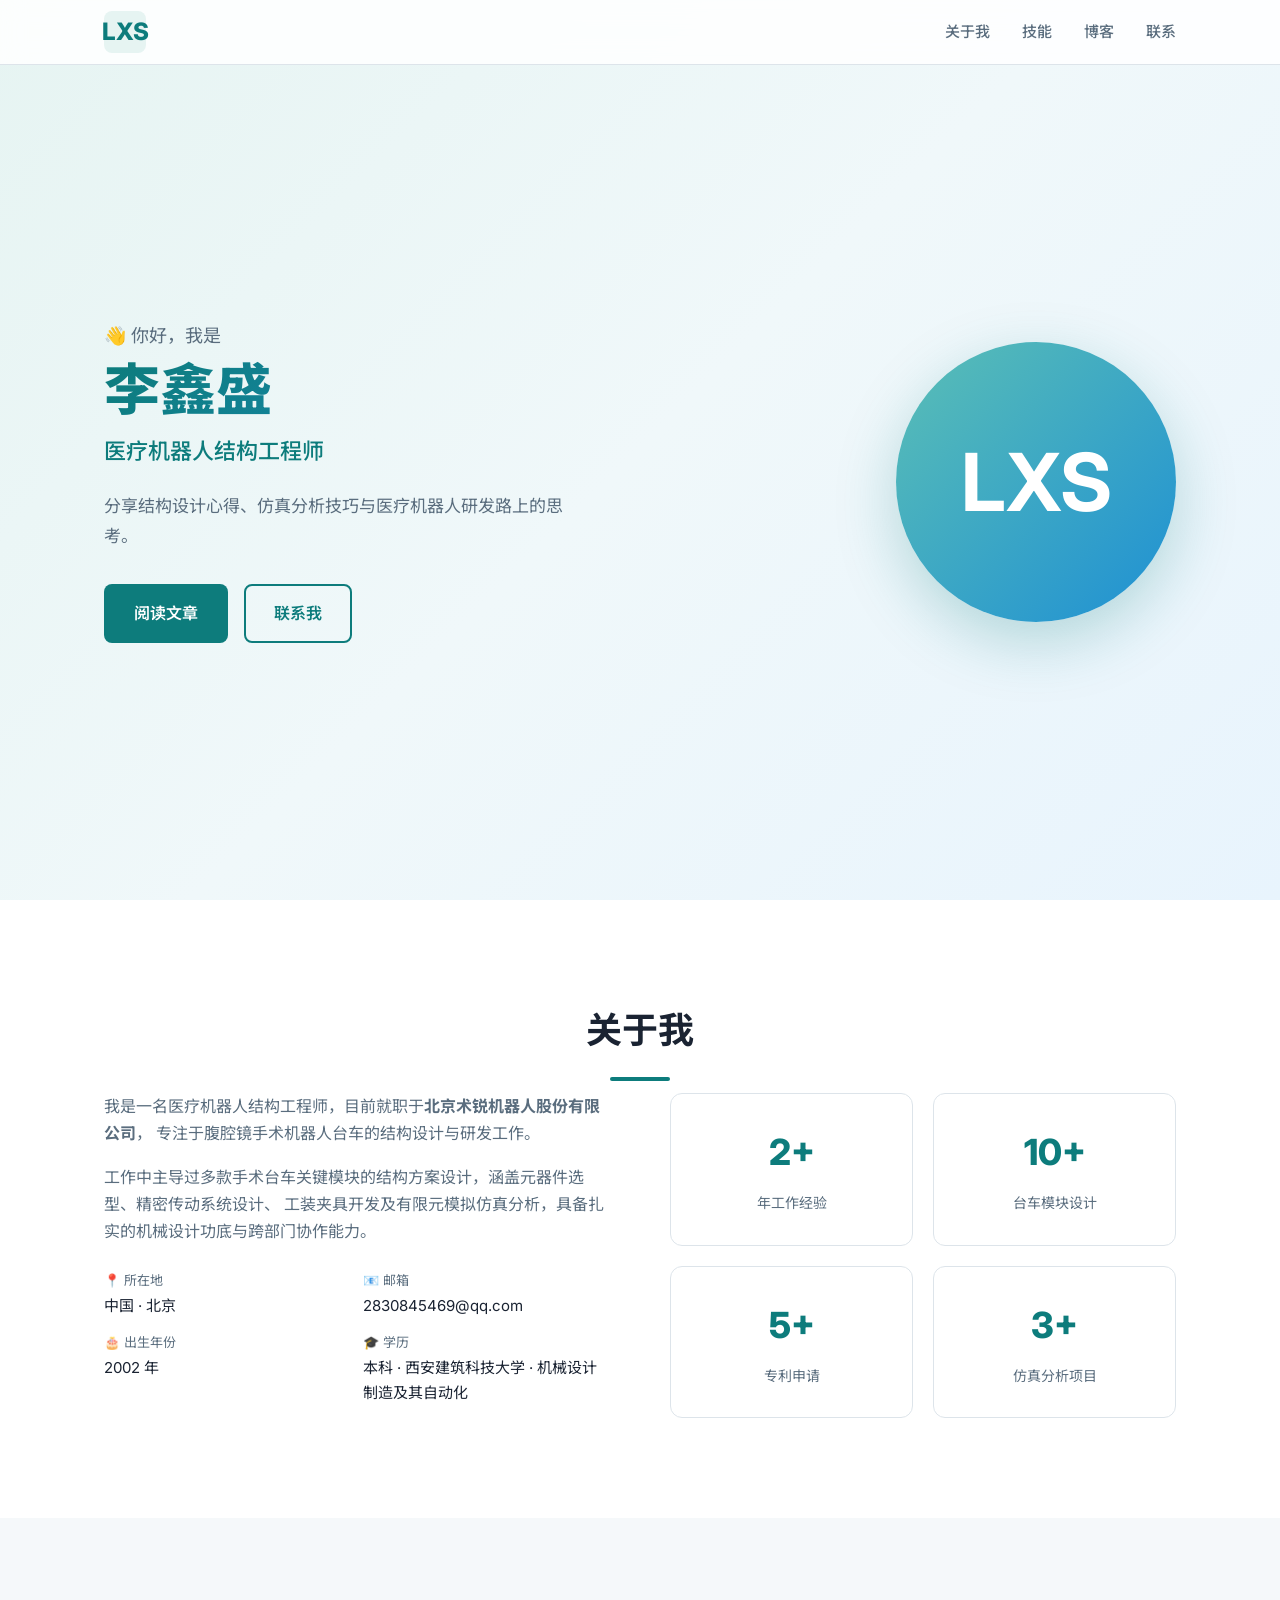
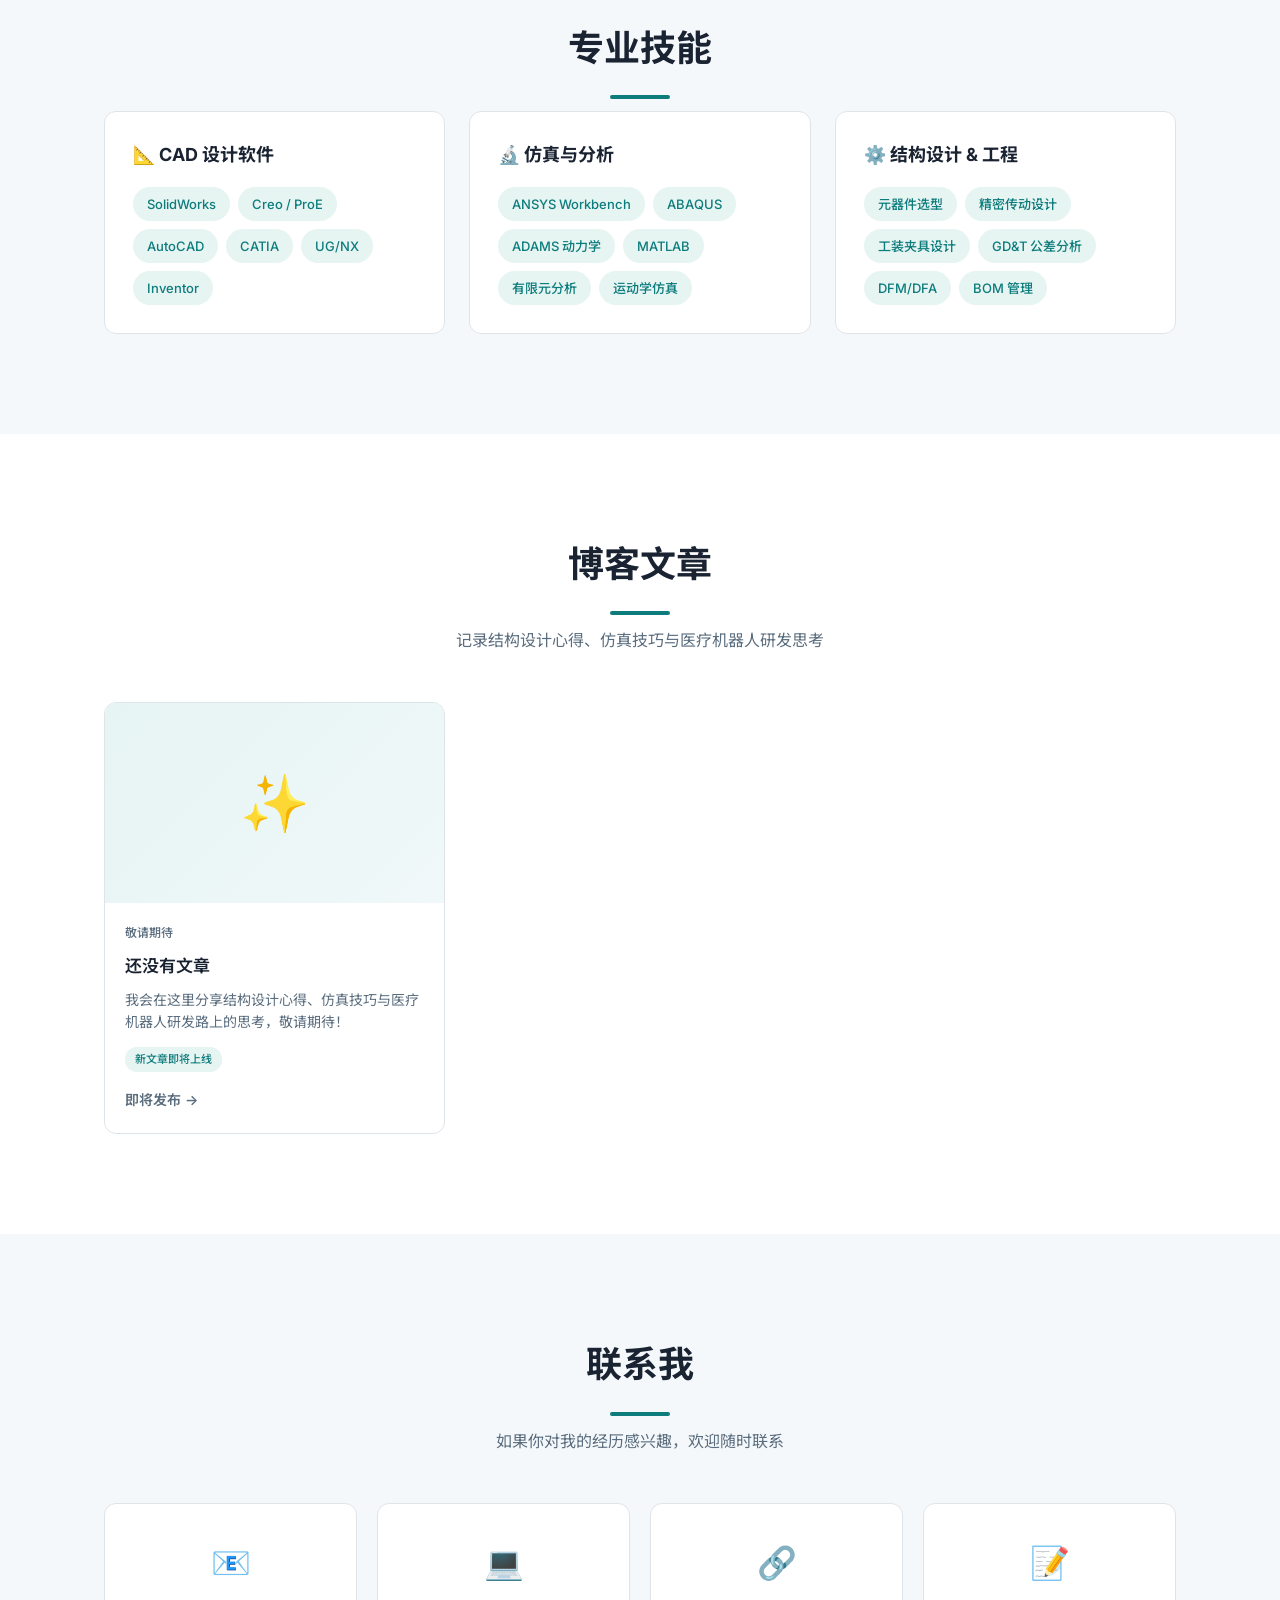
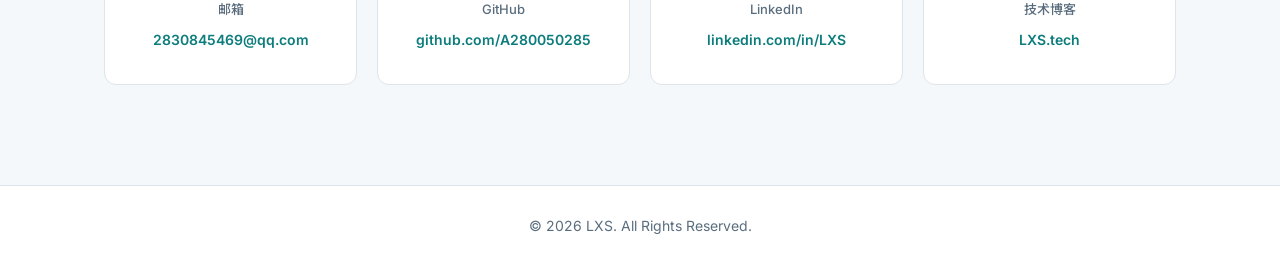
==== commit e84c5e4c: "删除示例文章，清空博客为初始状态" ====
--- a/index.html
+++ b/index.html
@@ -142,76 +142,19 @@
 
       <div class="works-grid">
 
-        <!-- 文章卡片 1 -->
-        <article class="work-card">
-          <div class="work-image">
-            <div class="work-img-placeholder">📝</div>
-          </div>
-          <div class="work-info">
-            <div class="blog-meta">
-              <span class="blog-date">2026-06-01</span>
-              <span class="blog-category">结构设计</span>
-            </div>
-            <h3>腹腔镜手术台车精密传动设计要点</h3>
-            <p>分享在手术机器人台车中丝杠导轨与同步带传动的选型计算经验，以及如何保证亚毫米级定位精度。</p>
-            <div class="work-tags">
-              <span>传动设计</span><span>丝杠选型</span><span>精度分析</span>
-            </div>
-            <a href="posts/post-1.html" class="work-link">阅读全文 →</a>
-          </div>
-        </article>
-
-        <!-- 文章卡片 2 -->
-        <article class="work-card">
-          <div class="work-image">
-            <div class="work-img-placeholder">🔬</div>
-          </div>
-          <div class="work-info">
-            <div class="blog-meta">
-              <span class="blog-date">2026-05-20</span>
-              <span class="blog-category">仿真分析</span>
-            </div>
-            <h3>ANSYS Workbench 在医疗设备结构优化中的应用</h3>
-            <p>通过实际案例讲解如何使用 ANSYS 进行静力学分析与模态分析，实现结构减重与刚度优化。</p>
-            <div class="work-tags">
-              <span>ANSYS</span><span>有限元分析</span><span>结构优化</span>
-            </div>
-            <a href="posts/post-2.html" class="work-link">阅读全文 →</a>
-          </div>
-        </article>
-
-        <!-- 文章卡片 3 -->
-        <article class="work-card">
-          <div class="work-image">
-            <div class="work-img-placeholder">⚙️</div>
-          </div>
-          <div class="work-info">
-            <div class="blog-meta">
-              <span class="blog-date">2026-05-10</span>
-              <span class="blog-category">工装设计</span>
-            </div>
-            <h3>手术器械工装夹具设计经验谈</h3>
-            <p>总结手术器械快换工装的设计思路，从定位基准选择到防错设计，提升装配效率与一致性。</p>
-            <div class="work-tags">
-              <span>工装设计</span><span>DFM</span><span>公差分析</span>
-            </div>
-            <a href="posts/post-3.html" class="work-link">阅读全文 →</a>
-          </div>
-        </article>
-
-        <!-- 文章卡片 4 - 占位 -->
+        <!-- 暂无文章 - 占位 -->
         <article class="work-card work-card-empty">
           <div class="work-image">
             <div class="work-img-placeholder">✨</div>
           </div>
           <div class="work-info">
             <div class="blog-meta">
-              <span class="blog-date">即将发布</span>
+              <span class="blog-date">敬请期待</span>
             </div>
-            <h3>新文章撰写中...</h3>
-            <p>更多关于医疗机器人结构设计、元器件选型、模拟仿真的心得即将上线，敬请期待。</p>
+            <h3>还没有文章</h3>
+            <p>我会在这里分享结构设计心得、仿真技巧与医疗机器人研发路上的思考，敬请期待！</p>
             <div class="work-tags">
-              <span>敬请期待</span>
+              <span>新文章即将上线</span>
             </div>
             <span class="work-link work-link-disabled">即将发布 →</span>
           </div>
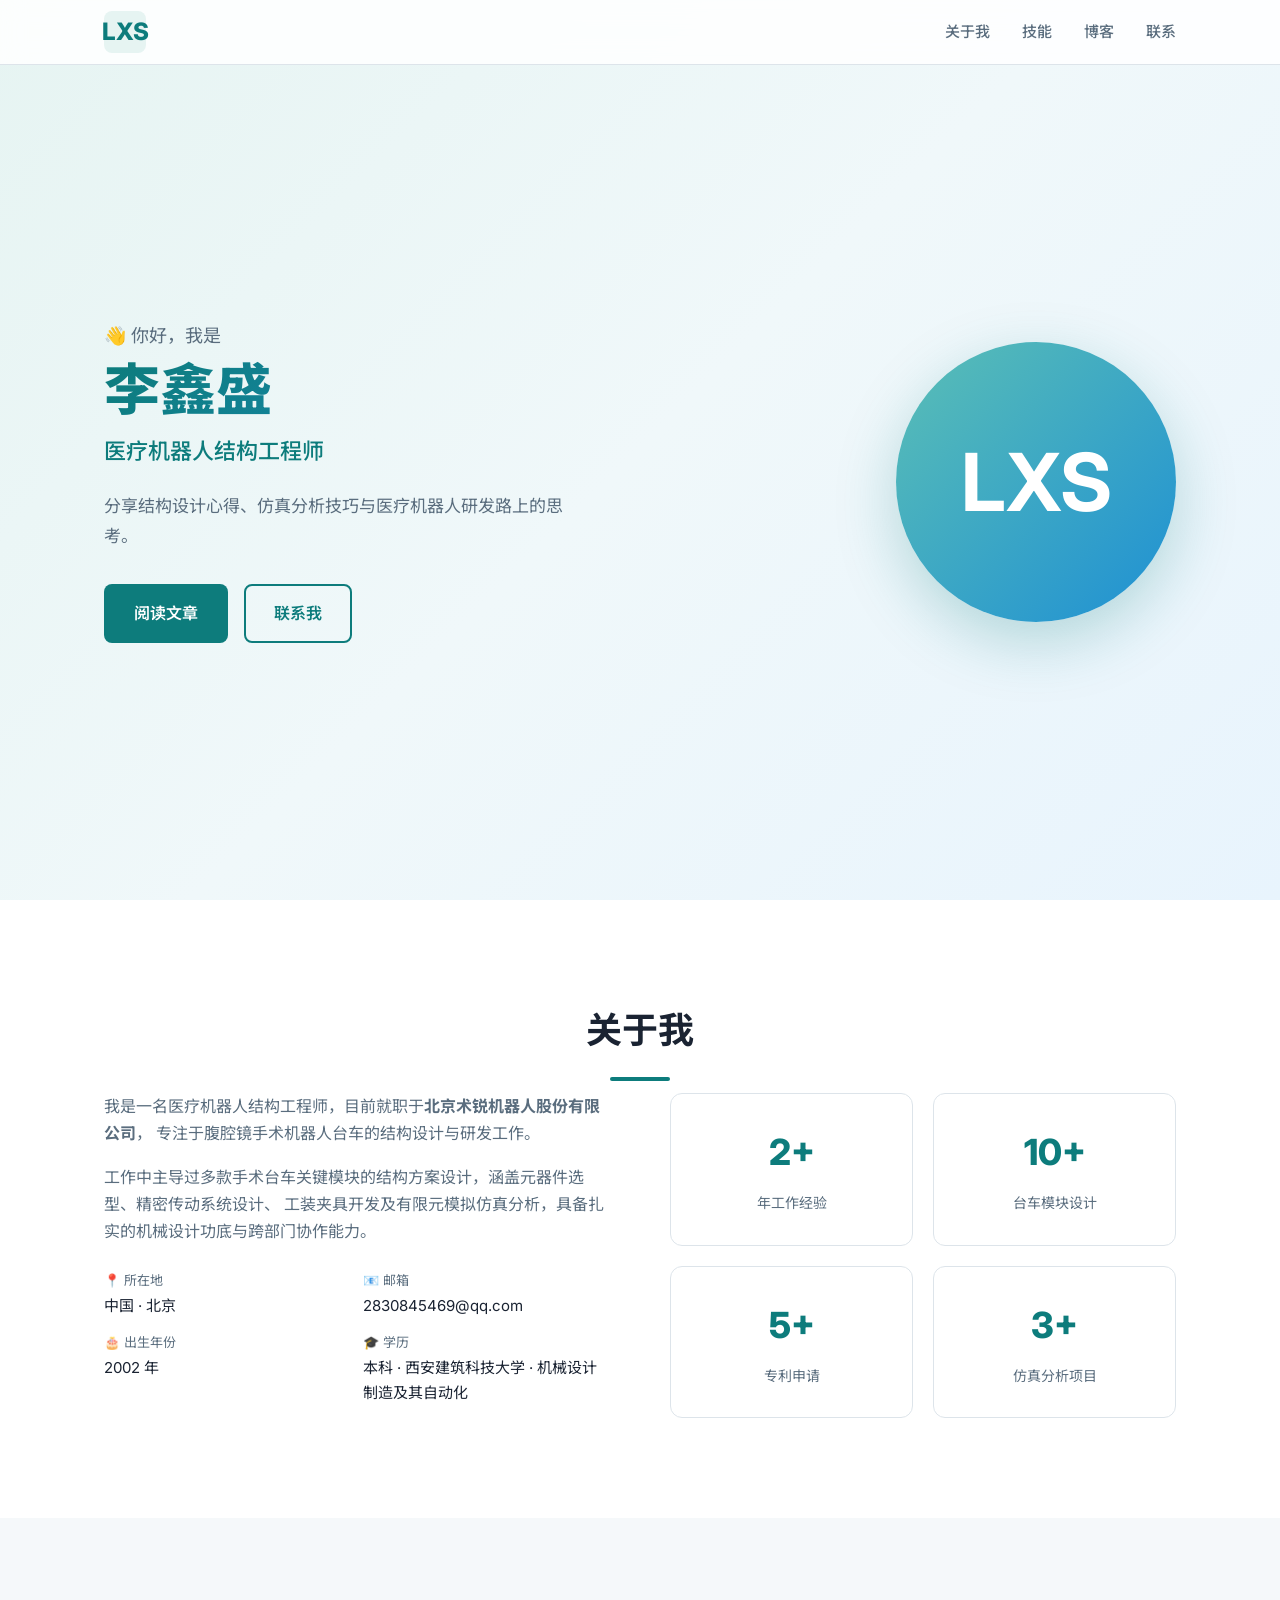
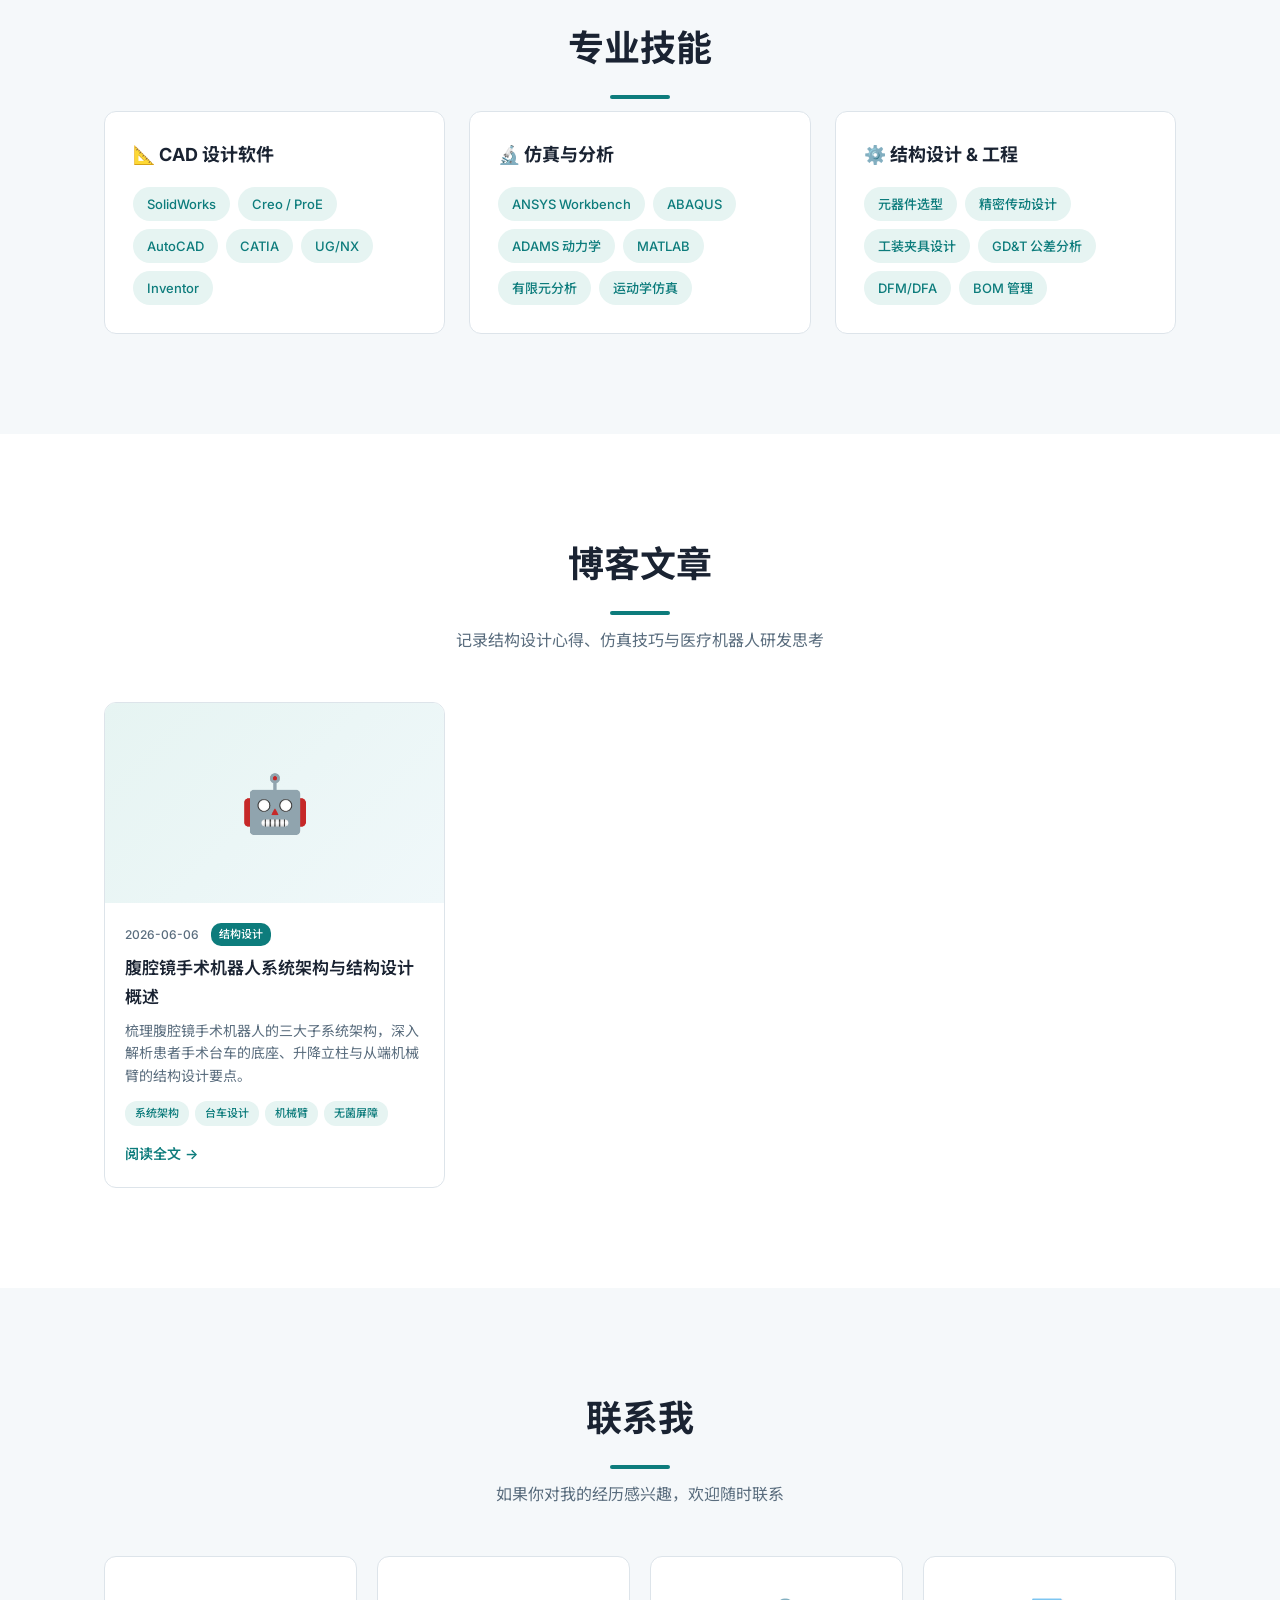
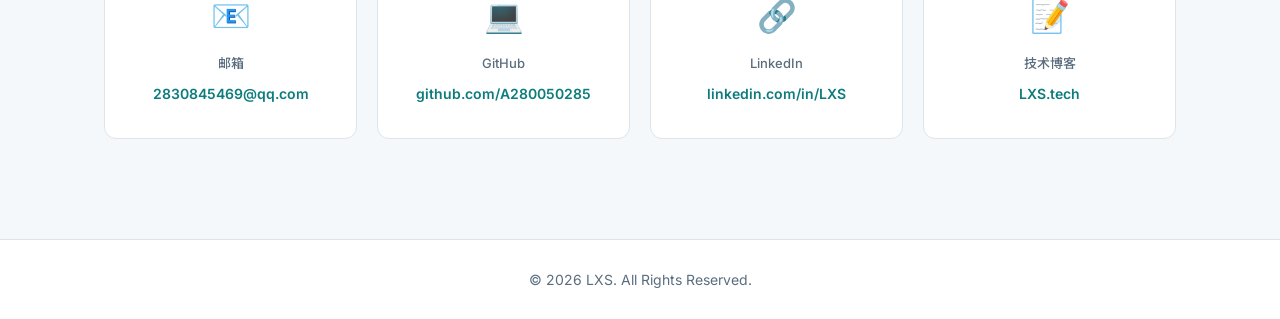
==== commit 74a414ba: "新文章：腹腔镜手术机器人系统架构与结构设计概述" ====
--- a/index.html
+++ b/index.html
@@ -142,21 +142,22 @@
 
       <div class="works-grid">
 
-        <!-- 暂无文章 - 占位 -->
-        <article class="work-card work-card-empty">
+        <!-- 文章卡片 1 -->
+        <article class="work-card">
           <div class="work-image">
-            <div class="work-img-placeholder">✨</div>
+            <div class="work-img-placeholder">🤖</div>
           </div>
           <div class="work-info">
             <div class="blog-meta">
-              <span class="blog-date">敬请期待</span>
+              <span class="blog-date">2026-06-06</span>
+              <span class="blog-category">结构设计</span>
             </div>
-            <h3>还没有文章</h3>
-            <p>我会在这里分享结构设计心得、仿真技巧与医疗机器人研发路上的思考，敬请期待！</p>
+            <h3>腹腔镜手术机器人系统架构与结构设计概述</h3>
+            <p>梳理腹腔镜手术机器人的三大子系统架构，深入解析患者手术台车的底座、升降立柱与从端机械臂的结构设计要点。</p>
             <div class="work-tags">
-              <span>新文章即将上线</span>
+              <span>系统架构</span><span>台车设计</span><span>机械臂</span><span>无菌屏障</span>
             </div>
-            <span class="work-link work-link-disabled">即将发布 →</span>
+            <a href="posts/post-1.html" class="work-link">阅读全文 →</a>
           </div>
         </article>
 
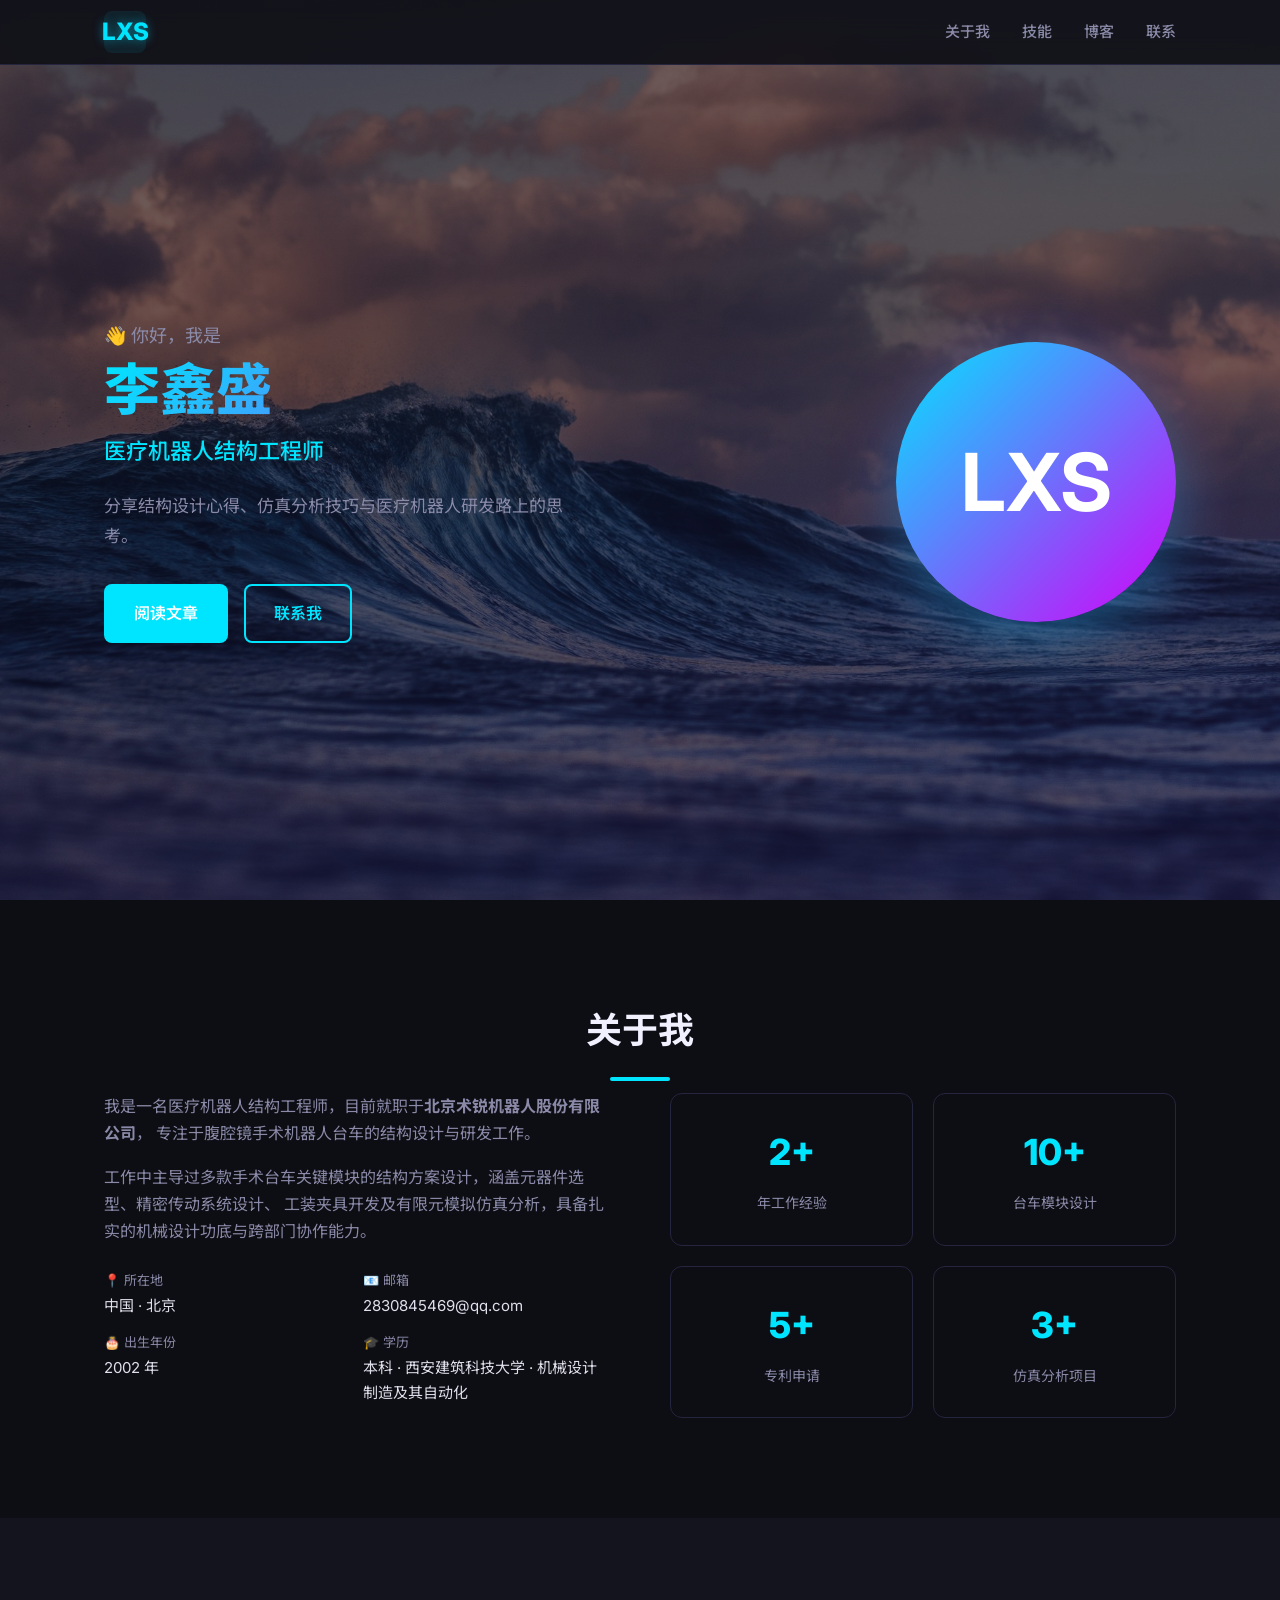
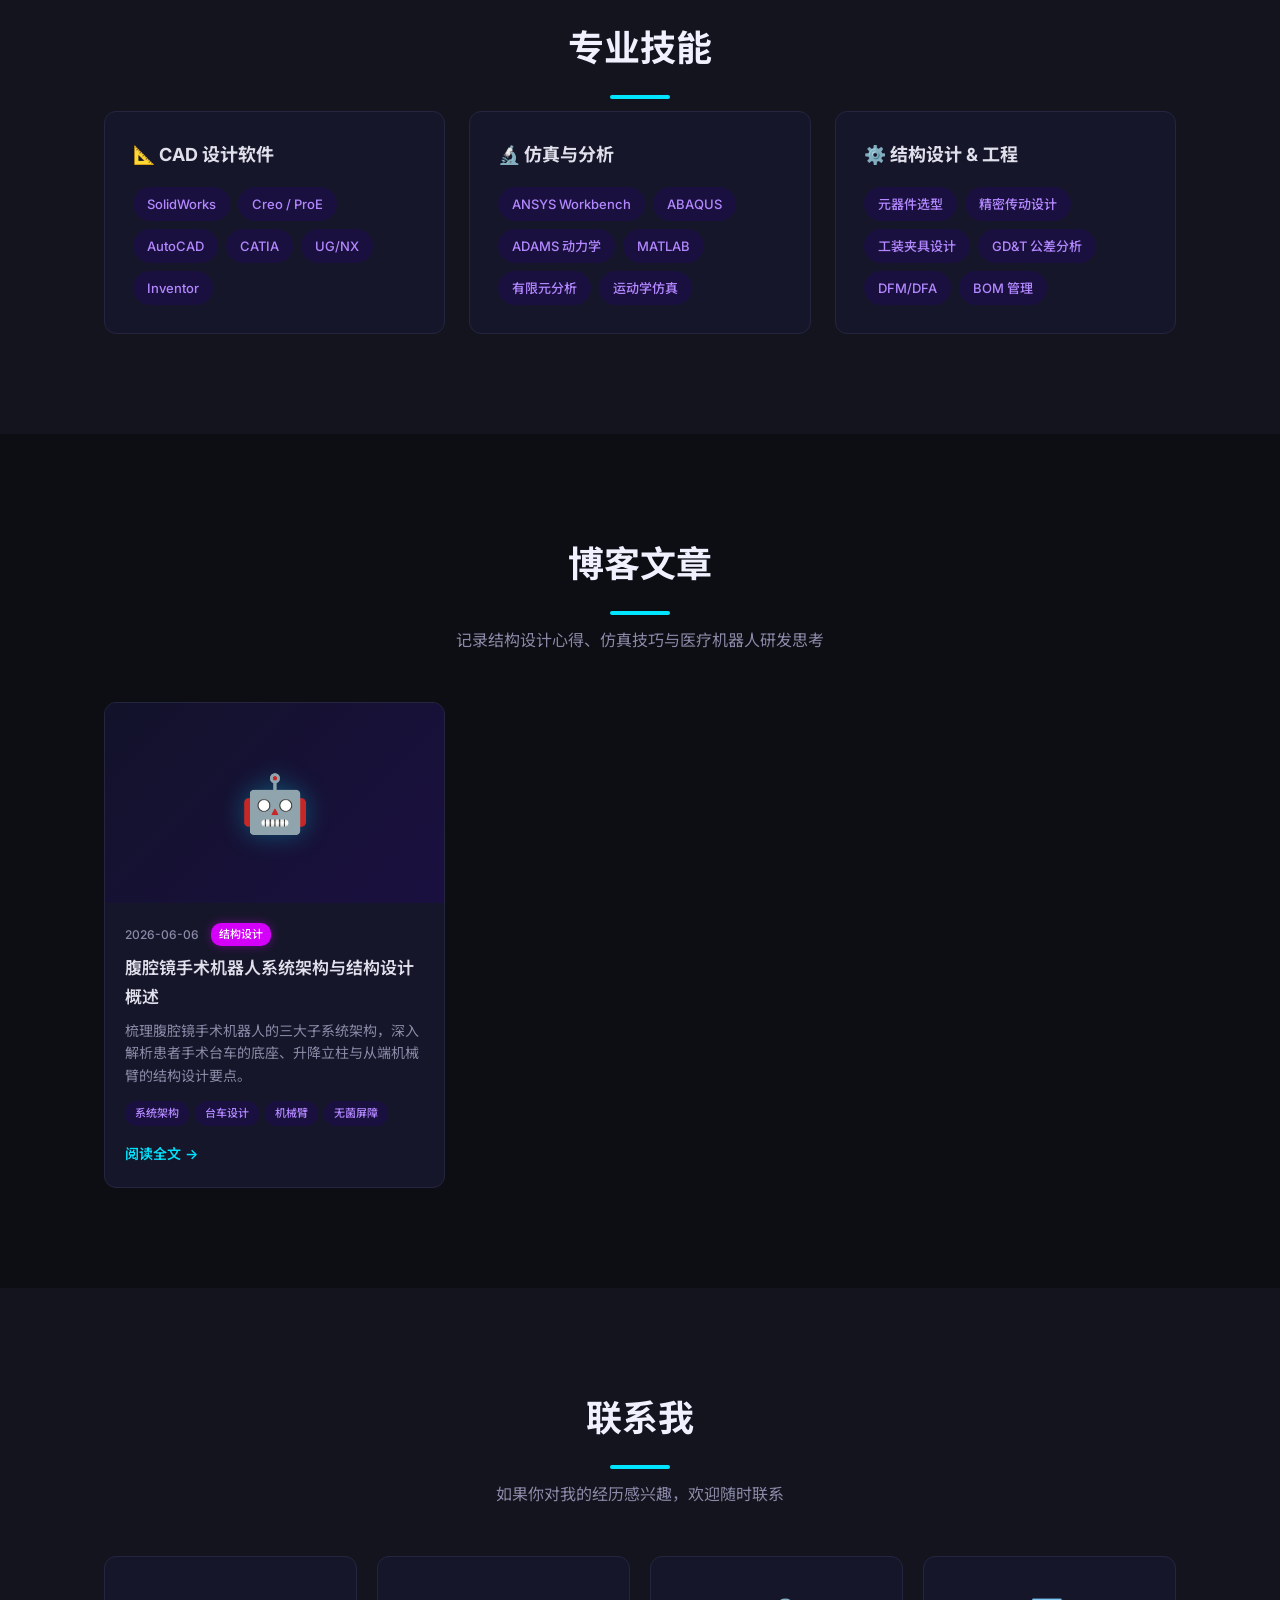
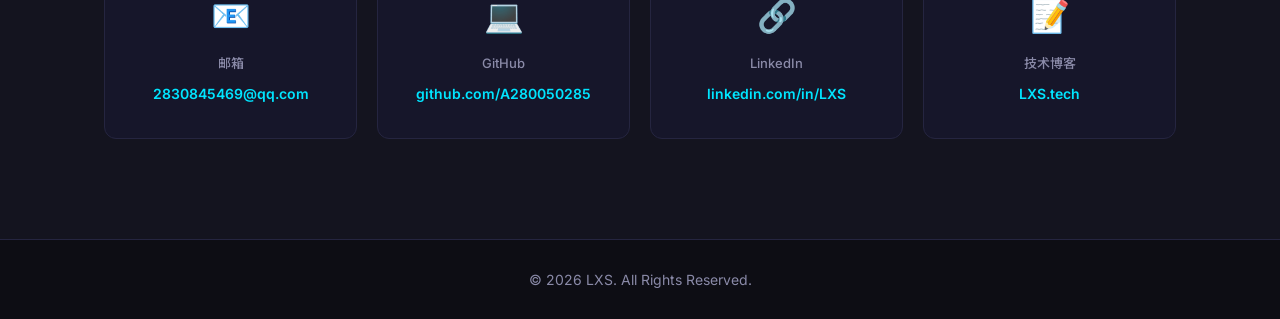
==== commit 2f96f7d4: "赛博朋克风格改版" ====
--- a/index.html
+++ b/index.html
@@ -26,6 +26,8 @@
 
   <!-- ========== 头部 / Hero ========== -->
   <header id="home" class="hero">
+    <!-- 背景图：替换 images/bg.jpg 为你的图片 -->
+    <img class="hero-bg" src="images/bg.jpg" alt="">
     <div class="container hero-inner">
       <div class="hero-text">
         <p class="hero-greeting">👋 你好，我是</p>
--- a/css/style.css
+++ b/css/style.css
@@ -4,21 +4,23 @@
 
 /* ---------- CSS 变量 ---------- */
 :root {
-  --color-bg: #ffffff;
-  --color-bg-alt: #f5f8fa;
-  --color-text: #1a2332;
-  --color-text-light: #5a6d7e;
-  --color-primary: #0d7c7c;
-  --color-primary-light: #5bbfb5;
-  --color-primary-dark: #065858;
-  --color-accent: #1e90d4;
-  --color-border: #dde4ea;
-  --color-card-bg: #ffffff;
-  --color-tag-bg: #e6f4f2;
-  --color-tag-text: #0d7c7c;
-  --shadow-sm: 0 1px 3px rgba(0,0,0,0.06);
-  --shadow-md: 0 4px 20px rgba(0,0,0,0.08);
-  --shadow-lg: 0 10px 40px rgba(0,0,0,0.12);
+  --color-bg: #0d0d14;
+  --color-bg-alt: #14141f;
+  --color-text: #e0e0ec;
+  --color-text-light: #8a8aa8;
+  --color-primary: #00e5ff;
+  --color-primary-light: #5ef7ff;
+  --color-primary-dark: #009faf;
+  --color-accent: #d500f9;
+  --color-accent2: #ff2d95;
+  --color-border: #252540;
+  --color-card-bg: #16162a;
+  --color-tag-bg: #1a1040;
+  --color-tag-text: #b388ff;
+  --shadow-sm: 0 1px 3px rgba(0,0,0,0.3);
+  --shadow-md: 0 4px 20px rgba(0,229,255,0.08);
+  --shadow-lg: 0 10px 40px rgba(0,229,255,0.12);
+  --glow: 0 0 20px rgba(0,229,255,0.3);
   --radius: 12px;
   --radius-sm: 8px;
   --max-width: 1120px;
@@ -70,7 +72,7 @@
   left: 0;
   right: 0;
   z-index: 1000;
-  background: rgba(255,255,255,0.85);
+  background: rgba(13,13,20,0.88);
   backdrop-filter: blur(12px);
   -webkit-backdrop-filter: blur(12px);
   border-bottom: 1px solid var(--color-border);
@@ -95,10 +97,11 @@
   width: 42px;
   height: 42px;
   border-radius: var(--radius-sm);
-  background: var(--color-tag-bg);
+  background: rgba(0,229,255,0.08);
   display: flex;
   align-items: center;
   justify-content: center;
+  text-shadow: 0 0 10px rgba(0,229,255,0.5);
 }
 
 .nav-links {
@@ -134,7 +137,24 @@
   display: flex;
   align-items: center;
   padding-top: 64px;
-  background: linear-gradient(135deg, #e6f4f2 0%, #f0f8fa 50%, #e8f4fd 100%);
+  background: linear-gradient(170deg, #08081a 0%, #0d1025 40%, #1a1040 100%);
+  position: relative;
+  overflow: hidden;
+}
+
+/* Hero 背景图 */
+.hero-bg {
+  position: absolute;
+  top: 0; left: 0;
+  width: 100%; height: 100%;
+  object-fit: cover;
+  opacity: 0.40;
+  z-index: 0;
+}
+
+.hero .container {
+  position: relative;
+  z-index: 1;
 }
 
 .hero-inner {
@@ -199,14 +219,14 @@
   width: 280px;
   height: 280px;
   border-radius: 50%;
-  background: linear-gradient(135deg, var(--color-primary-light), var(--color-accent));
+  background: linear-gradient(135deg, var(--color-primary), var(--color-accent));
   display: flex;
   align-items: center;
   justify-content: center;
   font-size: 80px;
   font-weight: 700;
   color: #ffffff;
-  box-shadow: 0 20px 60px rgba(13,124,124,0.25);
+  box-shadow: 0 20px 60px rgba(0,229,255,0.3), 0 0 80px rgba(213,0,249,0.15);
   user-select: none;
 }
 
@@ -235,9 +255,9 @@
 }
 
 .btn-primary:hover {
-  background: var(--color-primary-dark);
+  background: var(--color-accent);
   transform: translateY(-2px);
-  box-shadow: 0 8px 24px rgba(13,124,124,0.35);
+  box-shadow: 0 8px 24px rgba(213,0,249,0.4);
 }
 
 .btn-outline {
@@ -266,6 +286,7 @@
   text-align: center;
   margin-bottom: 12px;
   position: relative;
+  color: #f0f0ff;
 }
 
 .section-title::after {
@@ -500,7 +521,7 @@
   width: 100%;
   height: 200px;
   overflow: hidden;
-  background: linear-gradient(135deg, #e6f4f2, #f0f8fa);
+  background: linear-gradient(135deg, #12122a, #1a1040);
 }
 
 .work-image img {
@@ -516,6 +537,7 @@
   align-items: center;
   justify-content: center;
   font-size: 56px;
+  filter: drop-shadow(0 0 12px rgba(0,229,255,0.3));
 }
 
 .work-info {
@@ -579,10 +601,11 @@
 .blog-category {
   font-size: 11px;
   padding: 2px 8px;
-  background: var(--color-primary);
+  background: var(--color-accent);
   color: #fff;
   border-radius: 10px;
   font-weight: 500;
+  box-shadow: 0 0 10px rgba(213,0,249,0.4);
 }
 
 .work-card-empty {
@@ -660,7 +683,8 @@
 }
 
 .blog-post-body pre {
-  background: var(--color-bg-alt);
+  background: #0a0a18;
+  border: 1px solid var(--color-border);
   padding: 20px;
   border-radius: var(--radius-sm);
   overflow-x: auto;
@@ -669,7 +693,8 @@
 }
 
 .blog-post-body code {
-  background: var(--color-bg-alt);
+  background: rgba(0,229,255,0.08);
+  color: var(--color-primary);
   padding: 2px 6px;
   border-radius: 4px;
   font-size: 14px;
@@ -755,6 +780,7 @@
   border-top: 1px solid var(--color-border);
   font-size: 14px;
   color: var(--color-text-light);
+  background: var(--color-bg);
 }
 
 /* ============================================
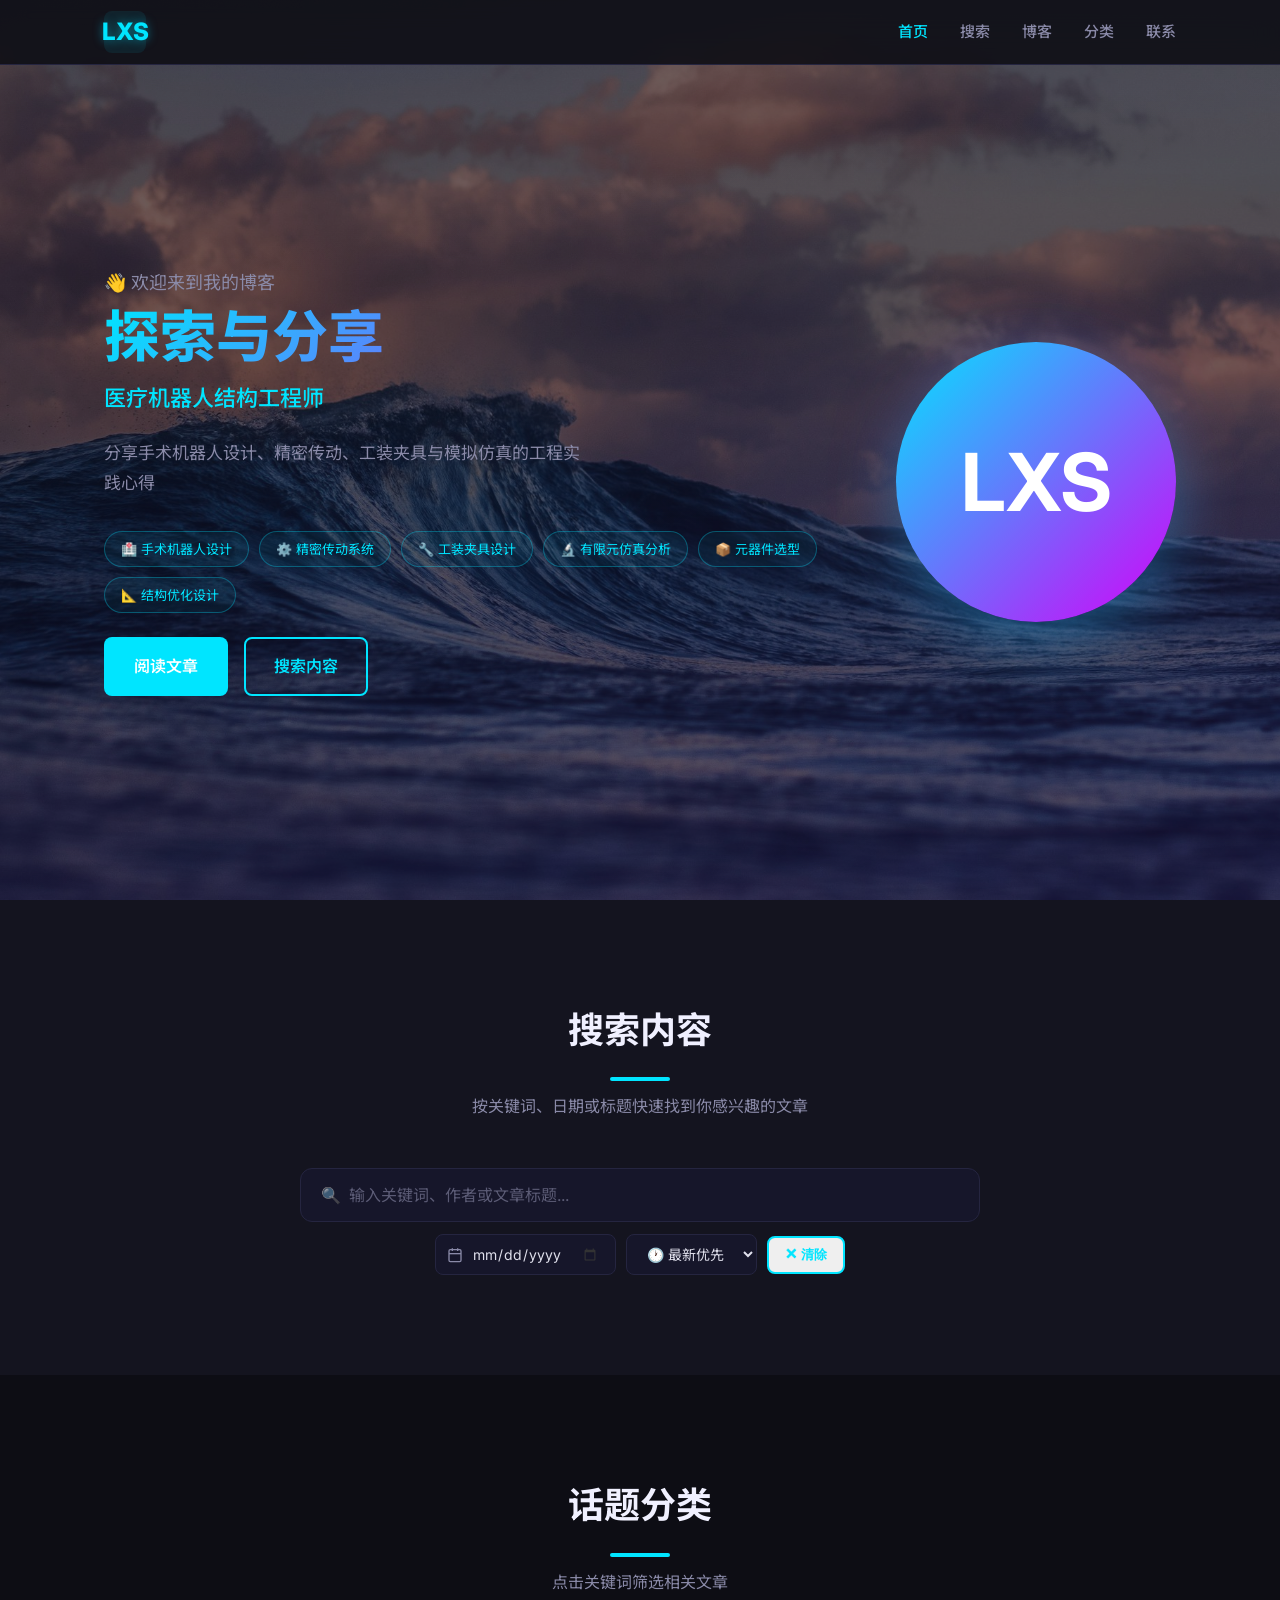
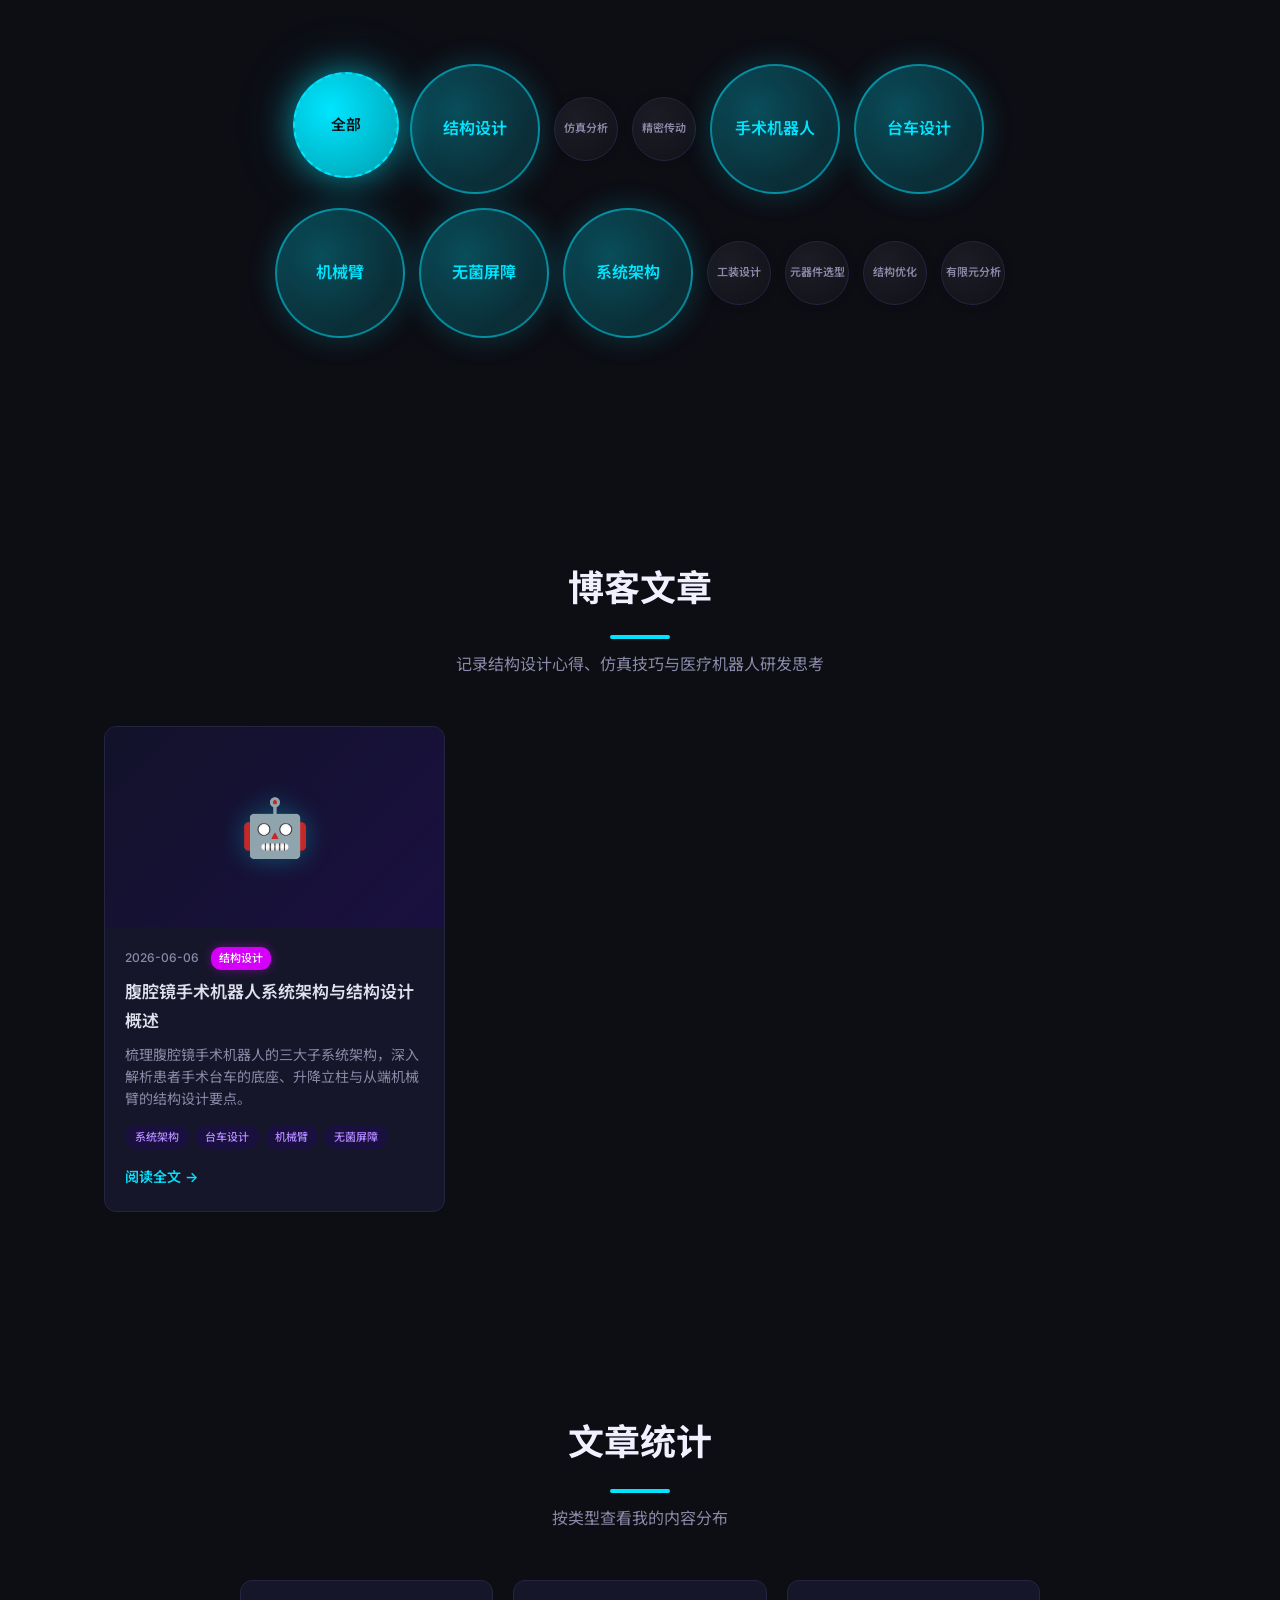
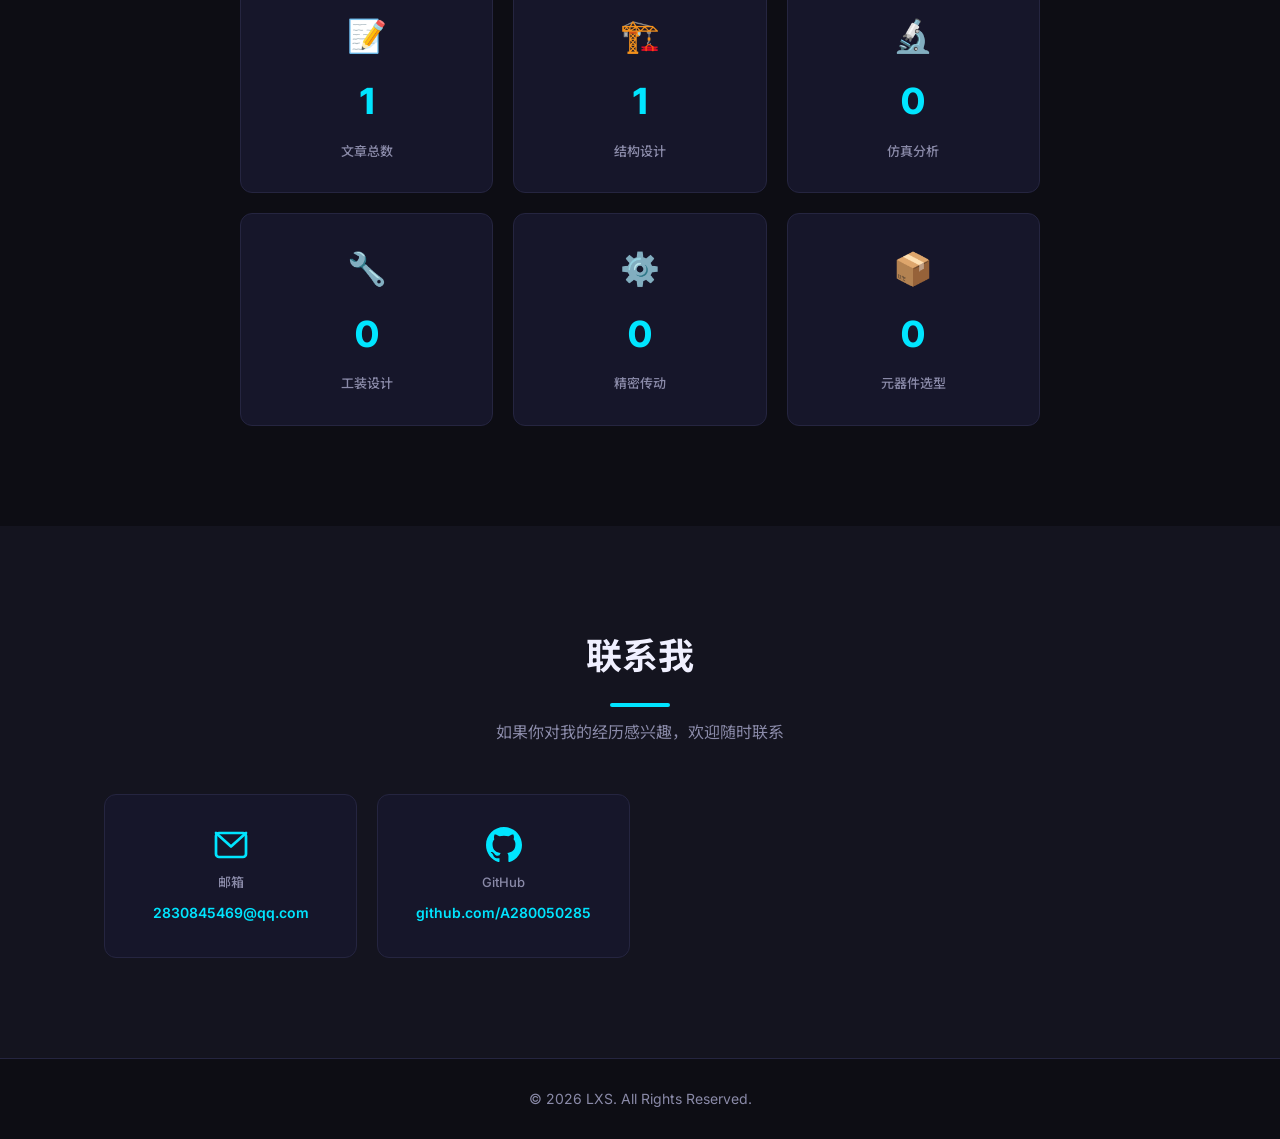
==== commit 9099857d: "博客大升级：气泡关键词云+日历搜索+悬停高亮+SVG图标+匿名展示" ====
--- a/index.html
+++ b/index.html
@@ -3,7 +3,7 @@
 <head>
   <meta charset="UTF-8">
   <meta name="viewport" content="width=device-width, initial-scale=1.0">
-  <title>李鑫盛的博客 - 医疗机器人 & 结构设计</title>
+  <title>LXS 博客 - 医疗机器人 & 结构设计</title>
   <link rel="stylesheet" href="css/style.css">
   <link rel="preconnect" href="https://fonts.googleapis.com">
   <link href="https://fonts.googleapis.com/css2?family=Inter:wght@300;400;500;600;700;800&family=Noto+Sans+SC:wght@300;400;500;700&display=swap" rel="stylesheet">
@@ -15,9 +15,10 @@
     <div class="container nav-inner">
       <a href="#home" class="nav-logo">LXS</a>
       <ul class="nav-links">
-        <li><a href="#about">关于我</a></li>
-        <li><a href="#skills">技能</a></li>
+        <li><a href="#home">首页</a></li>
+        <li><a href="#search">搜索</a></li>
         <li><a href="#blog">博客</a></li>
+        <li><a href="#topics">分类</a></li>
         <li><a href="#contact">联系</a></li>
       </ul>
       <button class="menu-toggle" aria-label="菜单">☰</button>
@@ -30,15 +31,21 @@
     <img class="hero-bg" src="images/bg.jpg" alt="">
     <div class="container hero-inner">
       <div class="hero-text">
-        <p class="hero-greeting">👋 你好，我是</p>
-        <h1 class="hero-name">李鑫盛</h1>
+        <p class="hero-greeting">👋 欢迎来到我的博客</p>
+        <h1 class="hero-name">探索与分享</h1>
         <p class="hero-title">医疗机器人结构工程师</p>
-        <p class="hero-desc">
-          分享结构设计心得、仿真分析技巧与医疗机器人研发路上的思考。
-        </p>
+        <p class="hero-desc">分享手术机器人设计、精密传动、工装夹具与模拟仿真的工程实践心得</p>
+        <div class="hero-fields">
+          <span class="field-tag" onclick="filterByKeyword('手术机器人')">🏥 手术机器人设计</span>
+          <span class="field-tag" onclick="filterByKeyword('精密传动')">⚙️ 精密传动系统</span>
+          <span class="field-tag" onclick="filterByKeyword('工装设计')">🔧 工装夹具设计</span>
+          <span class="field-tag" onclick="filterByKeyword('仿真分析')">🔬 有限元仿真分析</span>
+          <span class="field-tag" onclick="filterByKeyword('元器件选型')">📦 元器件选型</span>
+          <span class="field-tag" onclick="filterByKeyword('结构优化')">📐 结构优化设计</span>
+        </div>
         <div class="hero-actions">
           <a href="#blog" class="btn btn-primary">阅读文章</a>
-          <a href="#contact" class="btn btn-outline">联系我</a>
+          <a href="#search" class="btn btn-outline">搜索内容</a>
         </div>
       </div>
       <div class="hero-avatar">
@@ -48,90 +55,48 @@
     </div>
   </header>
 
-  <!-- ========== 关于我 ========== -->
-  <section id="about" class="section">
-    <div class="container">
-      <h2 class="section-title">关于我</h2>
-      <div class="about-grid">
-        <div class="about-text">
-          <p>
-            我是一名医疗机器人结构工程师，目前就职于<strong>北京术锐机器人股份有限公司</strong>，
-            专注于腹腔镜手术机器人台车的结构设计与研发工作。
-          </p>
-          <p>
-            工作中主导过多款手术台车关键模块的结构方案设计，涵盖元器件选型、精密传动系统设计、
-            工装夹具开发及有限元模拟仿真分析，具备扎实的机械设计功底与跨部门协作能力。
-          </p>
-          <ul class="about-info">
-            <li><span class="info-label">📍 所在地</span> 中国 · 北京</li>
-            <li><span class="info-label">📧 邮箱</span> 2830845469@qq.com</li>
-            <li><span class="info-label">🎂 出生年份</span> 2002 年</li>
-            <li><span class="info-label">🎓 学历</span> 本科 · 西安建筑科技大学 · 机械设计制造及其自动化</li>
-          </ul>
-        </div>
-        <div class="about-stats">
-          <div class="stat-item">
-            <span class="stat-number">2+</span>
-            <span class="stat-label">年工作经验</span>
+  <!-- ========== 搜索区域 ========== -->
+  <section id="search" class="section section-alt">
+    <div class="container">
+      <h2 class="section-title">搜索内容</h2>
+      <p class="section-subtitle">按关键词、日期或标题快速找到你感兴趣的文章</p>
+      <div class="search-bar">
+        <input type="text" id="searchInput" class="search-input" placeholder="🔍  输入关键词、作者或文章标题...">
+        <div class="search-filters">
+          <div class="date-picker-wrap">
+            <svg class="date-picker-icon" width="16" height="16" viewBox="0 0 24 24" fill="none" stroke="currentColor" stroke-width="2"><rect x="3" y="4" width="18" height="18" rx="2"/><line x1="16" y1="2" x2="16" y2="6"/><line x1="8" y1="2" x2="8" y2="6"/><line x1="3" y1="10" x2="21" y2="10"/></svg>
+            <input type="date" id="datePicker" class="date-picker" title="按日期筛选">
           </div>
-          <div class="stat-item">
-            <span class="stat-number">10+</span>
-            <span class="stat-label">台车模块设计</span>
-          </div>
-          <div class="stat-item">
-            <span class="stat-number">5+</span>
-            <span class="stat-label">专利申请</span>
-          </div>
-          <div class="stat-item">
-            <span class="stat-number">3+</span>
-            <span class="stat-label">仿真分析项目</span>
-          </div>
-        </div>
-      </div>
-    </div>
-  </section>
-
-  <!-- ========== 技能 ========== -->
-  <section id="skills" class="section section-alt">
-    <div class="container">
-      <h2 class="section-title">专业技能</h2>
-      <div class="skills-grid">
-        <!-- 技能分类 1 -->
-        <div class="skill-category">
-          <h3>📐 CAD 设计软件</h3>
-          <div class="skill-tags">
-            <span class="skill-tag">SolidWorks</span>
-            <span class="skill-tag">Creo / ProE</span>
-            <span class="skill-tag">AutoCAD</span>
-            <span class="skill-tag">CATIA</span>
-            <span class="skill-tag">UG/NX</span>
-            <span class="skill-tag">Inventor</span>
-          </div>
-        </div>
-        <!-- 技能分类 2 -->
-        <div class="skill-category">
-          <h3>🔬 仿真与分析</h3>
-          <div class="skill-tags">
-            <span class="skill-tag">ANSYS Workbench</span>
-            <span class="skill-tag">ABAQUS</span>
-            <span class="skill-tag">ADAMS 动力学</span>
-            <span class="skill-tag">MATLAB</span>
-            <span class="skill-tag">有限元分析</span>
-            <span class="skill-tag">运动学仿真</span>
-          </div>
-        </div>
-        <!-- 技能分类 3 -->
-        <div class="skill-category">
-          <h3>⚙️ 结构设计 & 工程</h3>
-          <div class="skill-tags">
-            <span class="skill-tag">元器件选型</span>
-            <span class="skill-tag">精密传动设计</span>
-            <span class="skill-tag">工装夹具设计</span>
-            <span class="skill-tag">GD&T 公差分析</span>
-            <span class="skill-tag">DFM/DFA</span>
-            <span class="skill-tag">BOM 管理</span>
-          </div>
-        </div>
+          <select id="sortFilter" class="filter-select">
+            <option value="newest">🕐 最新优先</option>
+            <option value="oldest">🕐 最早优先</option>
+          </select>
+          <button id="clearSearch" class="btn btn-outline btn-sm">✕ 清除</button>
+        </div>
+      </div>
+      <p id="noResult" class="no-result" style="display:none;">😔 没有找到匹配的文章，试试其他关键词吧～</p>
+    </div>
+  </section>
+
+  <!-- ========== 关键词云 ========== -->
+  <section id="topics" class="section">
+    <div class="container">
+      <h2 class="section-title">话题分类</h2>
+      <p class="section-subtitle">点击关键词筛选相关文章</p>
+      <div class="tag-cloud" id="tagCloud">
+        <span class="tag-cloud-item tag-active" data-keyword="all">全部</span>
+        <span class="tag-cloud-item" data-keyword="结构设计">结构设计</span>
+        <span class="tag-cloud-item" data-keyword="仿真分析">仿真分析</span>
+        <span class="tag-cloud-item" data-keyword="精密传动">精密传动</span>
+        <span class="tag-cloud-item" data-keyword="手术机器人">手术机器人</span>
+        <span class="tag-cloud-item" data-keyword="台车设计">台车设计</span>
+        <span class="tag-cloud-item" data-keyword="机械臂">机械臂</span>
+        <span class="tag-cloud-item" data-keyword="无菌屏障">无菌屏障</span>
+        <span class="tag-cloud-item" data-keyword="系统架构">系统架构</span>
+        <span class="tag-cloud-item" data-keyword="工装设计">工装设计</span>
+        <span class="tag-cloud-item" data-keyword="元器件选型">元器件选型</span>
+        <span class="tag-cloud-item" data-keyword="结构优化">结构优化</span>
+        <span class="tag-cloud-item" data-keyword="有限元分析">有限元分析</span>
       </div>
     </div>
   </section>
@@ -145,7 +110,7 @@
       <div class="works-grid">
 
         <!-- 文章卡片 1 -->
-        <article class="work-card">
+        <article class="work-card" data-keywords="结构设计,手术机器人,台车设计,机械臂,无菌屏障,系统架构" data-date="2026-06-06" data-title="腹腔镜手术机器人系统架构与结构设计概述">
           <div class="work-image">
             <div class="work-img-placeholder">🤖</div>
           </div>
@@ -167,6 +132,46 @@
     </div>
   </section>
 
+  <!-- ========== 统计看板 ========== -->
+  <section id="stats" class="section">
+    <div class="container">
+      <h2 class="section-title">文章统计</h2>
+      <p class="section-subtitle">按类型查看我的内容分布</p>
+      <div class="stats-dashboard">
+        <div class="stats-card">
+          <span class="stats-icon">📝</span>
+          <span class="stats-number" id="totalArticles">1</span>
+          <span class="stats-label">文章总数</span>
+        </div>
+        <div class="stats-card">
+          <span class="stats-icon">🏗️</span>
+          <span class="stats-number" id="catDesign">1</span>
+          <span class="stats-label">结构设计</span>
+        </div>
+        <div class="stats-card">
+          <span class="stats-icon">🔬</span>
+          <span class="stats-number" id="catSim">0</span>
+          <span class="stats-label">仿真分析</span>
+        </div>
+        <div class="stats-card">
+          <span class="stats-icon">🔧</span>
+          <span class="stats-number" id="catTool">0</span>
+          <span class="stats-label">工装设计</span>
+        </div>
+        <div class="stats-card">
+          <span class="stats-icon">⚙️</span>
+          <span class="stats-number" id="catTrans">0</span>
+          <span class="stats-label">精密传动</span>
+        </div>
+        <div class="stats-card">
+          <span class="stats-icon">📦</span>
+          <span class="stats-number" id="catPart">0</span>
+          <span class="stats-label">元器件选型</span>
+        </div>
+      </div>
+    </div>
+  </section>
+
   <!-- ========== 联系方式 ========== -->
   <section id="contact" class="section section-alt">
     <div class="container">
@@ -174,25 +179,19 @@
       <p class="section-subtitle">如果你对我的经历感兴趣，欢迎随时联系</p>
       <div class="contact-grid">
         <a href="mailto:2830845469@qq.com" class="contact-card">
-          <span class="contact-icon">📧</span>
+          <span class="contact-icon">
+            <svg width="36" height="36" viewBox="0 0 24 24" fill="none" stroke="currentColor" stroke-width="1.8" stroke-linecap="round" stroke-linejoin="round"><rect x="2" y="4" width="20" height="16" rx="2"/><path d="M22 4L12 13 2 4"/></svg>
+          </span>
           <span class="contact-label">邮箱</span>
           <span class="contact-value">2830845469@qq.com</span>
         </a>
         <a href="https://github.com/A280050285" target="_blank" class="contact-card">
-          <span class="contact-icon">💻</span>
+          <span class="contact-icon">
+            <svg width="36" height="36" viewBox="0 0 24 24" fill="currentColor"><path d="M12 0C5.37 0 0 5.37 0 12c0 5.3 3.438 9.8 8.205 11.385.6.113.82-.258.82-.577 0-.285-.01-1.04-.015-2.04-3.338.724-4.042-1.61-4.042-1.61-.546-1.385-1.335-1.755-1.335-1.755-1.087-.744.084-.729.084-.729 1.205.084 1.838 1.236 1.838 1.236 1.07 1.835 2.809 1.305 3.495.998.108-.776.417-1.305.76-1.605-2.665-.3-5.466-1.332-5.466-5.93 0-1.31.465-2.38 1.235-3.22-.135-.303-.54-1.523.105-3.176 0 0 1.005-.322 3.3 1.23.96-.267 1.98-.399 3-.405 1.02.006 2.04.138 3 .405 2.28-1.552 3.285-1.23 3.285-1.23.645 1.653.24 2.873.12 3.176.765.84 1.23 1.91 1.23 3.22 0 4.61-2.805 5.625-5.475 5.92.42.36.81 1.096.81 2.22 0 1.605-.015 2.896-.015 3.286 0 .315.21.69.825.57C20.565 21.795 24 17.295 24 12 24 5.37 18.63 0 12 0z"/></svg>
+          </span>
           <span class="contact-label">GitHub</span>
           <span class="contact-value">github.com/A280050285</span>
         </a>
-        <a href="#" class="contact-card">
-          <span class="contact-icon">🔗</span>
-          <span class="contact-label">LinkedIn</span>
-          <span class="contact-value">linkedin.com/in/LXS</span>
-        </a>
-        <a href="#" class="contact-card">
-          <span class="contact-icon">📝</span>
-          <span class="contact-label">技术博客</span>
-          <span class="contact-value">LXS.tech</span>
-        </a>
       </div>
     </div>
   </section>
--- a/css/style.css
+++ b/css/style.css
@@ -37,6 +37,7 @@
 html {
   scroll-behavior: smooth;
   font-size: 16px;
+  scroll-padding-top: 80px;
 }
 
 body {
@@ -747,6 +748,15 @@
 
 .contact-icon {
   font-size: 32px;
+  display: flex;
+  align-items: center;
+  justify-content: center;
+  color: var(--color-primary);
+  transition: color 0.3s;
+}
+
+.contact-card:hover .contact-icon {
+  color: var(--color-accent);
 }
 
 .contact-label {
@@ -784,6 +794,341 @@
 }
 
 /* ============================================
+   新组件：领域标签 / 搜索 / 关键词云 / 统计 / 悬停特效
+   ============================================ */
+
+/* --- Hero 领域标签 --- */
+.hero-fields {
+  display: flex;
+  flex-wrap: wrap;
+  gap: 10px;
+  margin-bottom: 24px;
+  animation: fadeInUp 0.6s ease 0.25s both;
+}
+
+.field-tag {
+  padding: 6px 16px;
+  border: 1px solid rgba(0,229,255,0.3);
+  border-radius: 20px;
+  font-size: 13px;
+  color: var(--color-primary);
+  background: rgba(0,229,255,0.05);
+  cursor: pointer;
+  transition: all 0.25s;
+  user-select: none;
+}
+
+.field-tag:hover {
+  background: rgba(0,229,255,0.15);
+  border-color: var(--color-primary);
+  box-shadow: 0 0 12px rgba(0,229,255,0.2);
+  transform: translateY(-2px);
+}
+
+/* --- 搜索栏 --- */
+.search-bar {
+  max-width: 680px;
+  margin: 0 auto;
+}
+
+.search-input {
+  width: 100%;
+  padding: 16px 20px;
+  font-size: 16px;
+  background: var(--color-card-bg);
+  border: 1px solid var(--color-border);
+  border-radius: var(--radius);
+  color: var(--color-text);
+  font-family: var(--font);
+  outline: none;
+  transition: all 0.3s;
+}
+
+.search-input:focus {
+  border-color: var(--color-primary);
+  box-shadow: 0 0 20px rgba(0,229,255,0.15);
+}
+
+.search-input::placeholder {
+  color: var(--color-text-light);
+  opacity: 0.6;
+}
+
+.search-filters {
+  display: flex;
+  gap: 10px;
+  margin-top: 12px;
+  flex-wrap: wrap;
+  align-items: center;
+  justify-content: center;
+}
+
+.filter-select {
+  padding: 10px 16px;
+  background: var(--color-card-bg);
+  border: 1px solid var(--color-border);
+  border-radius: var(--radius-sm);
+  color: var(--color-text);
+  font-size: 14px;
+  font-family: var(--font);
+  cursor: pointer;
+  outline: none;
+  transition: border-color 0.2s;
+}
+
+.filter-select:focus {
+  border-color: var(--color-primary);
+}
+
+/* 日历选择器 */
+.date-picker-wrap {
+  position: relative;
+  display: flex;
+  align-items: center;
+}
+
+.date-picker-icon {
+  position: absolute;
+  left: 12px;
+  pointer-events: none;
+  color: var(--color-text-light);
+}
+
+.date-picker {
+  padding: 10px 16px 10px 36px;
+  background: var(--color-card-bg);
+  border: 1px solid var(--color-border);
+  border-radius: var(--radius-sm);
+  color: var(--color-text);
+  font-size: 14px;
+  font-family: var(--font);
+  cursor: pointer;
+  outline: none;
+  transition: border-color 0.2s;
+  color-scheme: dark;
+}
+
+.date-picker:focus {
+  border-color: var(--color-primary);
+  box-shadow: 0 0 12px rgba(0,229,255,0.15);
+}
+
+.date-picker::-webkit-calendar-picker-indicator {
+  filter: invert(0.8);
+  cursor: pointer;
+}
+
+.btn-sm {
+  padding: 8px 16px;
+  font-size: 13px;
+}
+
+.no-result {
+  text-align: center;
+  color: var(--color-text-light);
+  font-size: 18px;
+  margin-top: 24px;
+}
+
+/* --- 关键词气泡云 --- */
+.tag-cloud {
+  display: flex;
+  flex-wrap: wrap;
+  gap: 14px;
+  justify-content: center;
+  align-items: center;
+  max-width: 750px;
+  margin: 0 auto;
+  padding: 20px 0;
+}
+
+.tag-cloud-item {
+  display: flex;
+  align-items: center;
+  justify-content: center;
+  border-radius: 50%;
+  cursor: pointer;
+  font-weight: 600;
+  transition: all 0.35s cubic-bezier(0.25, 0.8, 0.25, 1.2);
+  user-select: none;
+  text-align: center;
+  position: relative;
+  animation: floatBubble 4s ease-in-out infinite;
+}
+
+.tag-cloud-item:nth-child(2)  { animation-delay: 0s; }
+.tag-cloud-item:nth-child(3)  { animation-delay: 0.4s; }
+.tag-cloud-item:nth-child(4)  { animation-delay: 0.8s; }
+.tag-cloud-item:nth-child(5)  { animation-delay: 1.2s; }
+.tag-cloud-item:nth-child(6)  { animation-delay: 0.3s; }
+.tag-cloud-item:nth-child(7)  { animation-delay: 0.9s; }
+.tag-cloud-item:nth-child(8)  { animation-delay: 1.5s; }
+.tag-cloud-item:nth-child(9)  { animation-delay: 0.6s; }
+.tag-cloud-item:nth-child(10) { animation-delay: 1.1s; }
+.tag-cloud-item:nth-child(11) { animation-delay: 0.2s; }
+.tag-cloud-item:nth-child(12) { animation-delay: 0.7s; }
+.tag-cloud-item:nth-child(13) { animation-delay: 1.3s; }
+
+@keyframes floatBubble {
+  0%, 100% { transform: translateY(0); }
+  50% { transform: translateY(-8px); }
+}
+
+.tag-cloud-item:hover {
+  transform: translateY(-6px) scale(1.12) !important;
+  z-index: 10;
+}
+
+/* 气泡大小 */
+.tag-xl {
+  width: 130px; height: 130px;
+  font-size: 16px;
+  background: radial-gradient(circle at 35% 35%, rgba(0,229,255,0.3), rgba(0,229,255,0.08));
+  border: 2px solid rgba(0,229,255,0.5);
+  color: var(--color-primary);
+  box-shadow: 0 0 30px rgba(0,229,255,0.2), inset 0 0 20px rgba(0,229,255,0.05);
+}
+
+.tag-lg {
+  width: 100px; height: 100px;
+  font-size: 14px;
+  background: radial-gradient(circle at 35% 35%, rgba(213,0,249,0.25), rgba(213,0,249,0.06));
+  border: 2px solid rgba(213,0,249,0.4);
+  color: var(--color-accent);
+  box-shadow: 0 0 24px rgba(213,0,249,0.15), inset 0 0 16px rgba(213,0,249,0.04);
+}
+
+.tag-md {
+  width: 80px; height: 80px;
+  font-size: 12px;
+  background: radial-gradient(circle at 35% 35%, rgba(255,45,149,0.2), rgba(255,45,149,0.05));
+  border: 1.5px solid rgba(255,45,149,0.3);
+  color: var(--color-accent2);
+  box-shadow: 0 0 18px rgba(255,45,149,0.12);
+}
+
+.tag-sm {
+  width: 64px; height: 64px;
+  font-size: 11px;
+  background: radial-gradient(circle at 35% 35%, rgba(138,138,168,0.12), rgba(138,138,168,0.03));
+  border: 1px solid var(--color-border);
+  color: var(--color-text-light);
+  box-shadow: 0 0 10px rgba(0,0,0,0.2);
+}
+
+.tag-active,
+.tag-cloud-item.tag-active {
+  background: radial-gradient(circle at 35% 35%, var(--color-primary), var(--color-primary-dark)) !important;
+  color: #0d0d14 !important;
+  border-color: var(--color-primary) !important;
+  box-shadow: 0 0 30px rgba(0,229,255,0.5), 0 0 60px rgba(0,229,255,0.2) !important;
+  transform: translateY(-4px) scale(1.06) !important;
+}
+
+.tag-cloud-item[data-keyword="all"] {
+  width: 100px; height: 100px;
+  font-size: 14px;
+  background: radial-gradient(circle at 35% 35%, rgba(0,229,255,0.15), rgba(13,13,20,0.8));
+  border: 2px dashed rgba(0,229,255,0.35);
+  color: var(--color-text-light);
+}
+
+/* --- 统计看板 --- */
+.stats-dashboard {
+  display: grid;
+  grid-template-columns: repeat(3, 1fr);
+  gap: 20px;
+  max-width: 800px;
+  margin: 0 auto;
+}
+
+.stats-card {
+  background: var(--color-card-bg);
+  border: 1px solid var(--color-border);
+  border-radius: var(--radius);
+  padding: 28px 20px;
+  text-align: center;
+  transition: all 0.3s;
+}
+
+.stats-card:hover {
+  transform: translateY(-4px);
+  border-color: var(--color-primary);
+  box-shadow: 0 8px 24px rgba(0,229,255,0.12);
+}
+
+.stats-icon {
+  font-size: 32px;
+  display: block;
+  margin-bottom: 8px;
+}
+
+.stats-number {
+  display: block;
+  font-size: 36px;
+  font-weight: 800;
+  color: var(--color-primary);
+  margin-bottom: 4px;
+}
+
+.stats-label {
+  font-size: 13px;
+  color: var(--color-text-light);
+  font-weight: 500;
+}
+
+/* --- 卡片悬停增强 --- */
+.work-card:hover {
+  transform: translateY(-8px);
+  box-shadow: 0 12px 40px rgba(0,229,255,0.15);
+  border-color: rgba(0,229,255,0.3);
+}
+
+.work-tags span {
+  cursor: pointer;
+  transition: all 0.2s;
+}
+
+.work-tags span:hover {
+  background: rgba(0,229,255,0.2);
+  color: var(--color-primary);
+}
+
+/* --- 文章过渡动画 --- */
+.work-card {
+  animation: cardIn 0.5s ease both;
+}
+
+@keyframes cardIn {
+  from { opacity: 0; transform: translateY(30px); }
+  to   { opacity: 1; transform: translateY(0); }
+}
+
+.work-card.hidden {
+  display: none;
+}
+
+/* 悬停高亮：关键词匹配的文章发光 */
+.work-card.highlighted {
+  border-color: var(--color-primary) !important;
+  box-shadow: 0 0 24px rgba(0,229,255,0.35), 0 8px 32px rgba(0,229,255,0.15) !important;
+  transform: translateY(-6px);
+  z-index: 5;
+}
+
+.work-card.dimmed {
+  opacity: 0.3;
+  filter: grayscale(0.6);
+  transform: scale(0.96);
+  transition: all 0.3s ease;
+}
+
+.work-card.highlighted,
+.work-card.dimmed {
+  transition: all 0.3s ease;
+}
+
+/* ============================================
    响应式设计
    ============================================ */
 
@@ -793,6 +1138,9 @@
   .works-grid {
     grid-template-columns: 1fr 1fr;
   }
+  .stats-dashboard {
+    grid-template-columns: 1fr 1fr;
+  }
   .contact-grid {
     grid-template-columns: 1fr 1fr;
   }
@@ -826,6 +1174,9 @@
   .skills-grid,
   .works-grid {
     grid-template-columns: 1fr;
+  }
+  .stats-dashboard {
+    grid-template-columns: 1fr 1fr;
   }
   .contact-grid {
     grid-template-columns: 1fr;
